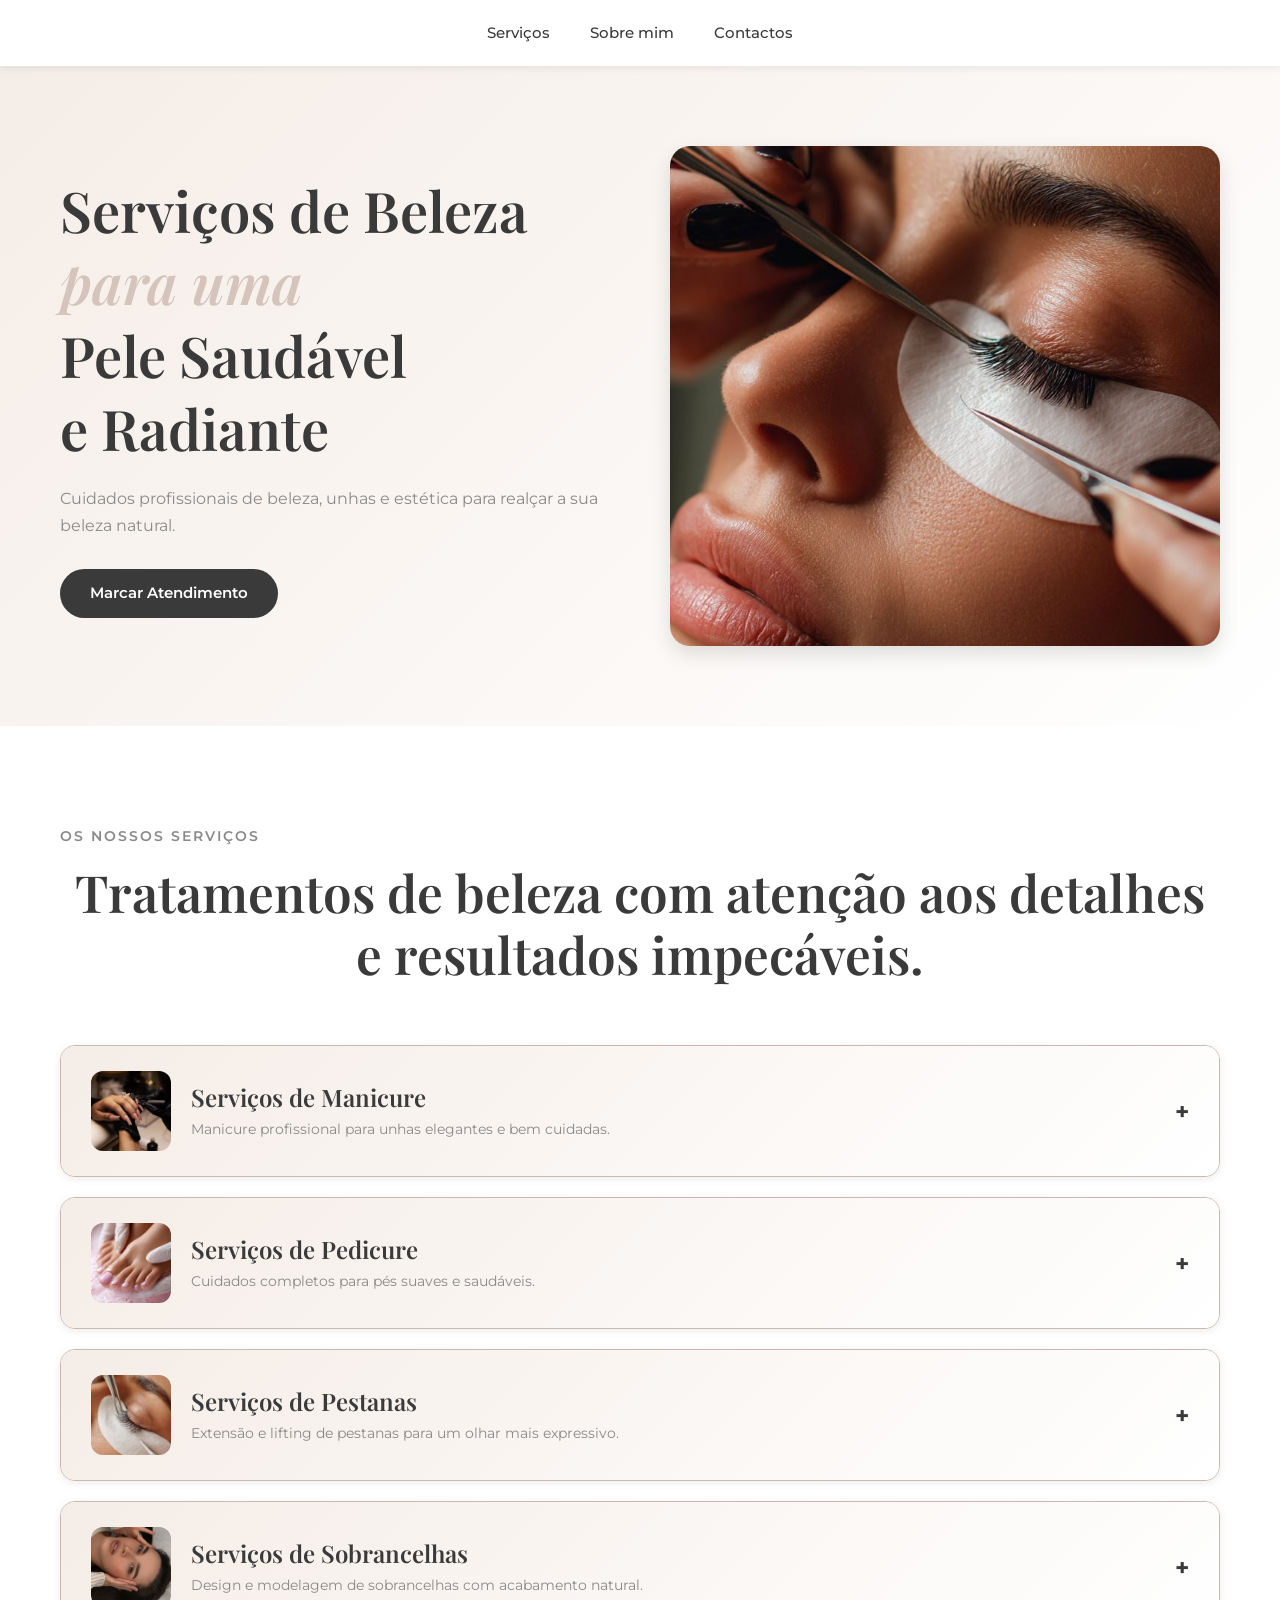
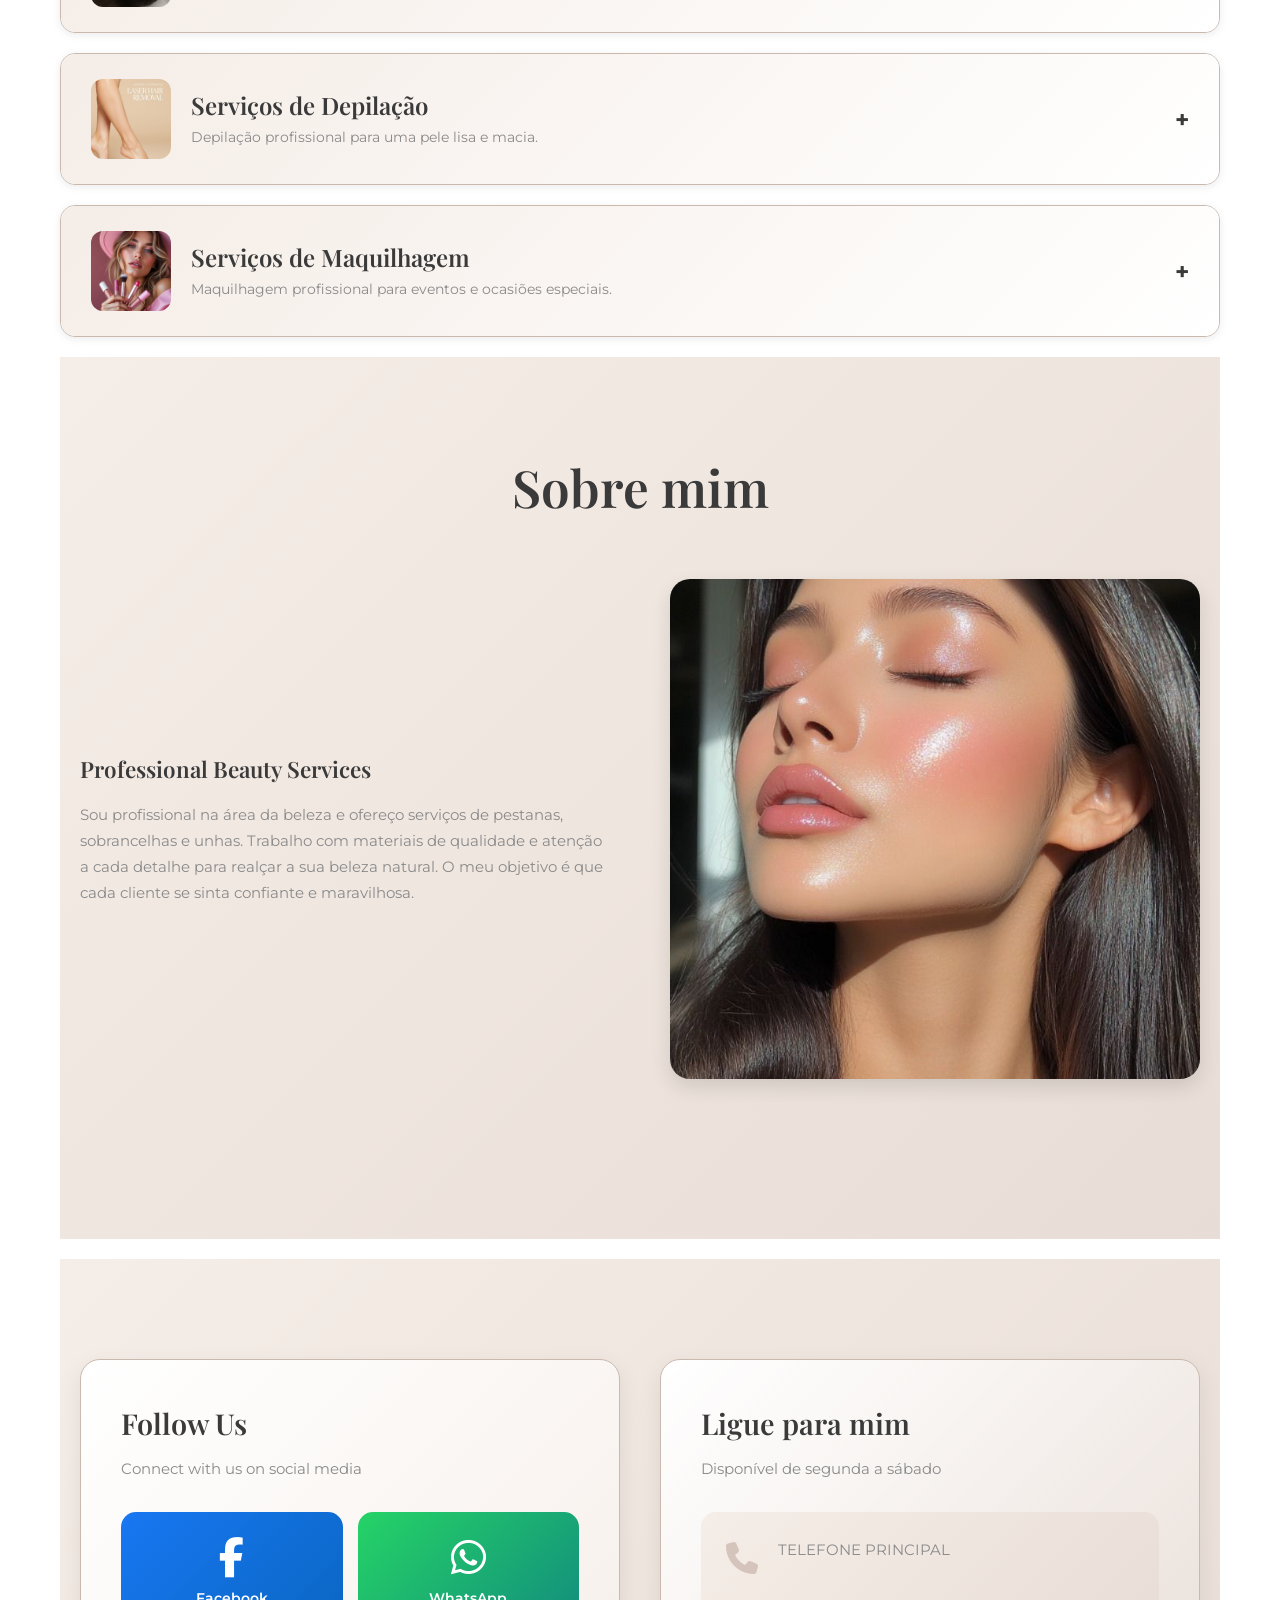
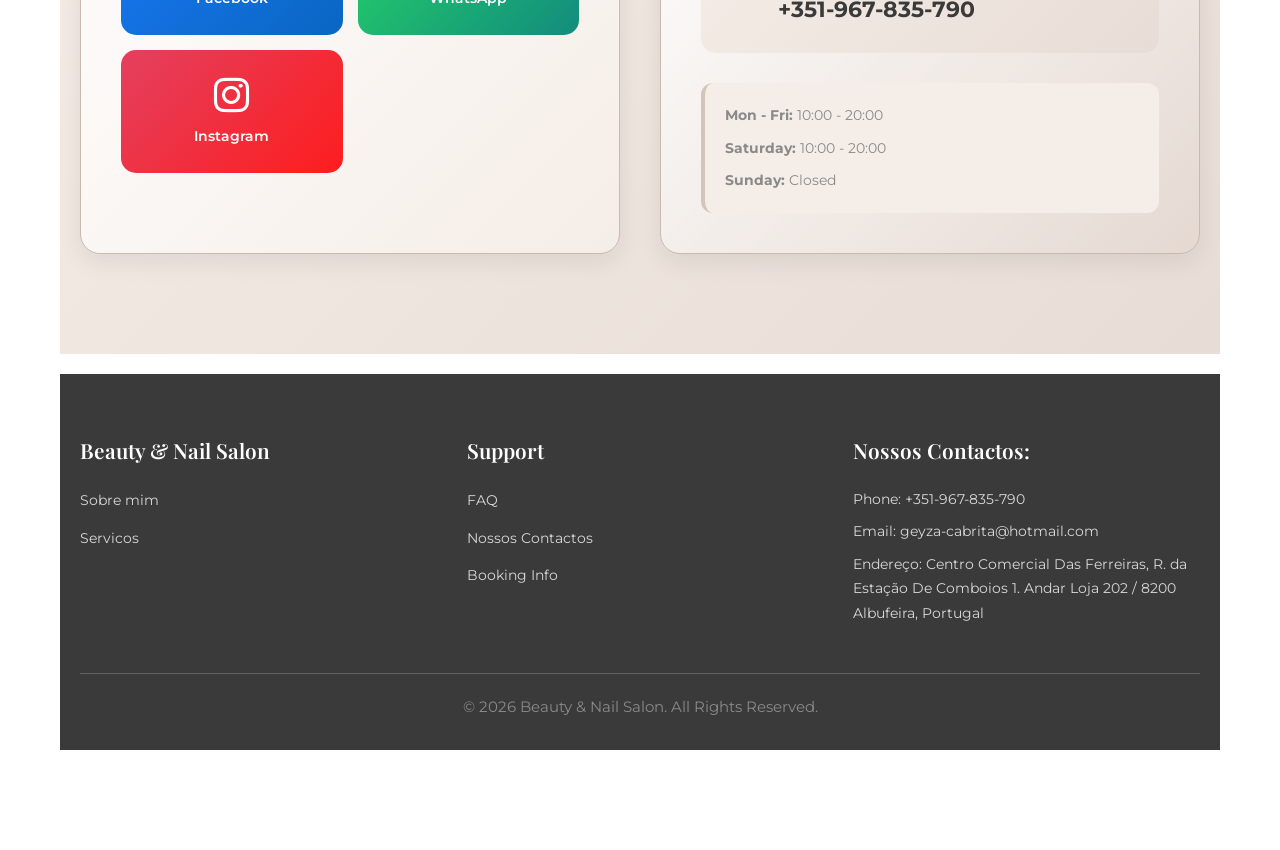
==== index.html @ 712d3df3 "Update index.html" ====
<!DOCTYPE html>
<html lang="ru">
<head>
    <meta charset="UTF-8">
    <meta name="viewport" content="width=device-width, initial-scale=1.0">
    <title>Salão de Beleza e Unhas & Serviços Completos de Beleza</title>
    <link rel="stylesheet" href="styles.css">
    <link rel="stylesheet" href="https://cdnjs.cloudflare.com/ajax/libs/font-awesome/6.4.0/css/all.min.css">
    <link href="https://fonts.googleapis.com/css2?family=Playfair+Display:wght@400;500;600;700;800&family=Lora:wght@400;500;600&family=Montserrat:wght@300;400;500;600;700&display=swap" rel="stylesheet">
</head>
<body>
    <!-- Navigation -->
    <nav class="navbar">
        <div class="container">
            <div class="logo">
            </div>
            <ul class="nav-menu">
                <li><a href="#main-services">Serviços</a></li>
                <li><a href="#about">Sobre mim</a></li>
                <li><a href="#contact">Contactos</a></li>
            </ul>
        </div>
    </nav>

    <!-- Hero Section -->
    <section class="hero">
        <div class="container hero-container">
            <div class="hero-content">
                <h2>Serviços de Beleza <br><span class="highlight">para uma </span><br>Pele Saudável<br> e Radiante</h2>
                <p>Cuidados profissionais de beleza, unhas e estética para realçar a sua beleza natural.</p>
                     <a href="formulary.html" class="btn btn-primary">Marcar Atendimento</a>
            </div>
            <div class="hero-image">
                <img src="pestanas.jpg" alt="Beautiful woman">
            </div>
        </div>
    </section>

    <!-- Main Services Section -->
    <section id="main-services" class="main-services">
        <div class="container">
            <h3 class="section-label">Os Nossos Serviços</h3>
            <h2>Tratamentos de beleza com atenção aos detalhes e resultados impecáveis.</h2>
            
            <!-- Main Service Categories with Accordion -->
            <div class="services-categories">
                
                <!-- Category 1: Nails -->
                <div class="service-category">
                    <button class="category-header">
                        <div class="category-image-header">
                            <img src="Nail aesthetic_ Follow for more inspiration and….jpeg" alt="Nail Services">
                        </div>
                        <div class="category-info">
                            <h3>Serviços de Manicure</h3>
                            <p>Manicure profissional para unhas elegantes e bem cuidadas.</p>
                        </div>
                        <span class="toggle-icon">+</span>
                    </button>
                    <div class="category-content">
                        <div class="services-list">
                            <div class="service-item">
                                <div class="service-title">
                                    <h4>Unhas Acrílicas</h4>
                                    <span class="price">de ****</span>
                                </div>
                                <p class="service-description">Unhas de acrílico profissionais com qualquer design e cor.</p>
                            </div>
                            <div class="service-item">
                                <div class="service-title">
                                    <h4>Unhas de acrílico com extensão</h4>
                                    <span class="price">de ****</span>
                                </div>
                                <p class="service-description">Extensão completa de unhas com alongamento e design profissional.</p>
                            </div>
                            <div class="service-item">
                                <div class="service-title">
                                    <h4>Unhas de acrílico sem extensão</h4>
                                    <span class="price">de ****</span>
                                </div>
                                <p class="service-description">Fortalecimento e design em unhas naturais</p>
                            </div>
                            <div class="service-item">
                                <div class="service-title">
                                    <h4>Manutenção em Acrílico</h4>
                                    <span class="price">de ****</span>
                                </div>
                                <p class="service-description">Correção e renovação de manicure acrílica</p>
                            </div>
                            <div class="service-item">
                                <div class="service-title">
                                    <h4>Unhas de Acrigel</h4>
                                    <span class="price">de ****</span>
                                </div>
                                <p class="service-description">Sistema híbrido premium para uma manicure perfeita.</p>
                            </div>
                            <div class="service-item">
                                <div class="service-title">
                                    <h4>Manutenção Acrigel</h4>
                                    <span class="price">de ****</span>
                                </div>
                                <p class="service-description">Correção e renovação de manicure Acrigel</p>
                            </div>
                            <div class="service-item">
                                <div class="service-title">
                                    <h4>Armadura de unhas acrílica</h4>
                                    <span class="price">de ****</span>
                                </div>
                                <p class="service-description">Fortalecimento e proteção das unhas com sistema acrílico</p>
                            </div>
                            <div class="service-item">
                                <div class="service-title">
                                    <h4>Acrigel para unhas</h4>
                                    <span class="price">de ****</span>
                                </div>
                                <p class="service-description">Fortalecimento das unhas com a tecnologia Acrigel</p>
                            </div>
                            <div class="service-item">
                                <div class="service-title">
                                    <h4>Esmalte em gel</h4>
                                    <span class="price">de ****</span>
                                </div>
                                <p class="service-description">Manicure com esmalte em gel para uma cobertura duradoura.</p>
                            </div>
                            <div class="service-item">
                                <div class="service-title">
                                    <h4>Spa de mãos</h4>
                                    <span class="price">de ****</span>
                                </div>
                                <p class="service-description">Tratamentos de spa para as mãos com nutrição e hidratação.</p>
                            </div>
                        </div>
                      <a href="formulary.html" class="btn btn-primary">Marcar Atendimento</a>
                    </div>
                </div>

                <!-- Category 2: Pedicure -->
                <div class="service-category">
                    <button class="category-header">
                        <div class="category-image-header">
                            <img src="pedicure.jpg" alt="Pedicure Services">
                        </div>
                        <div class="category-info">
                            <h3>Serviços de Pedicure</h3>
                            <p>Cuidados completos para pés suaves e saudáveis.</p>
                        </div>
                        <span class="toggle-icon">+</span>
                    </button>
                    <div class="category-content">
                        <div class="services-list">
                            <div class="service-item">
                                <div class="service-title">
                                    <h4>Pedicure Tradicional</h4>
                                    <span class="price">de ****</span>
                                </div>
                                <p class="service-description">Pedicure clássico com esmaltação e cuidados profissionais.</p>
                            </div>
                            <div class="service-item">
                                <div class="service-title">
                                    <h4>Esmalte em Gel para Pedicure</h4>
                                    <span class="price">de ****</span>
                                </div>
                                <p class="service-description">Pedicure com esmalte em gel de longa duração</p>
                            </div>
                            <div class="service-item">
                                <div class="service-title">
                                    <h4>Pedicure Brasil</h4>
                                    <span class="price">de ****</span>
                                </div>
                                <p class="service-description">Pedicure brasil com esfoliação e cuidados.</p>
                            </div>
                            <div class="service-item">
                                <div class="service-title">
                                    <h4>Spa dos pés</h4>
                                    <span class="price">de ****</span>
                                </div>
                                <p class="service-description">Tratamentos de spa para os pés com relaxamento e cuidado.</p>
                            </div>
                        </div>
                      <a href="formulary.html" class="btn btn-primary">Marcar Atendimento</a>
                    </div>
                </div>

                <!-- Category 3: Eyelash Services -->
                <div class="service-category">
                    <button class="category-header">
                        <div class="category-image-header">
                            <img src="This close-up image shows the procedure of….jpeg" alt="Eyelash Services">
                        </div>
                        <div class="category-info">
                            <h3>Serviços de Pestanas</h3>
                            <p>Extensão e lifting de pestanas para um olhar mais expressivo.</p>
                        </div>
                        <span class="toggle-icon">+</span>
                    </button>
                    <div class="category-content">
                        <div class="services-list">
                            <div class="service-item">
                                <div class="service-title">
                                    <h4>Extensões de Pestanas</h4>
                                    <span class="price">de ****</span>
                                </div>
                                <p class="service-description">Extensões de Pestanas profissionais com aplicação individual.</p>
                            </div>
                            <div class="service-item">
                                <div class="service-title">
                                    <h4>Pestanas Clássicas</h4>
                                    <span class="price">de ****</span>
                                </div>
                                <p class="service-description">Extensões de pestanas clássicas (fio a fio)</p>
                            </div>
                            <div class="service-item">
                                <div class="service-title">
                                    <h4>Pestanas coloridas</h4>
                                    <span class="price">de ****</span>
                                </div>
                                <p class="service-description">Extensões de pestanas coloridas para um visual radiante.</p>
                            </div>
                            <div class="service-item">
                                <div class="service-title">
                                    <h4>Pestanas Express</h4>
                                    <span class="price">de ****</span>
                                </div>
                                <p class="service-description">Extensão de pestanas, rápida para clientes ocupadas</p>
                            </div>
                            <div class="service-item">
                                <div class="service-title">
                                    <h4>Lifting de Pestanas</h4>
                                    <span class="price">de ****</span>
                                </div>
                                <p class="service-description">Levantamento e curvatura das pestanas naturais</p>
                            </div>
                            <div class="service-item">
                                <div class="service-title">
                                    <h4>Pestanas Volume Russo</h4>
                                    <span class="price">de ****</span>
                                </div>
                                <p class="service-description">Extensão de pestanas volumosa, utilizando tecnologia russa</p>
                            </div>
                            <div class="service-item">
                                <div class="service-title">
                                    <h4>Pestanas Mega Volume</h4>
                                    <span class="price">de ****</span>
                                </div>
                                <p class="service-description">Extensões de pestanas super volumosas para máximo volume.</p>
                            </div>
                            <div class="service-item">
                                <div class="service-title">
                                    <h4>Coloração de Pestanas</h4>
                                    <span class="price">de ****</span>
                                </div>
                                <p class="service-description">Coloração de pestanas com tinta de longa duração.</p>
                            </div>
                        </div>
                        <button class="btn btn-secondary btn-book">Marcar Atendimento</button>
                    </div>
                </div>

                <!-- Category 4: Eyebrow Services -->
                <div class="service-category">
                    <button class="category-header">
                        <div class="category-image-header">
                            <img src="Arbeit mit MINERALISCHEN Pigmenten ✨ – mit einem….jpeg" alt="Eyebrow Services">
                        </div>
                        <div class="category-info">
                            <h3>Serviços de Sobrancelhas</h3>
                            <p>Design e modelagem de sobrancelhas com acabamento natural.</p>
                        </div>
                        <span class="toggle-icon">+</span>
    </button>
    <div class="category-content">
        <div class="services-list">
            <div class="service-item">
                <div class="service-title">
                    <h4>Modelagem de Sobrancelhas</h4>
                    <span class="price">de ****</span>
                </div>
                <p class="service-description">Correção das sobrancelhas para aparência ideal</p>
            </div>
            <div class="service-item">
                <div class="service-title">
                    <h4>Depilação com Linha</h4>
                    <span class="price">de ****</span>
                </div>
                <p class="service-description">Remoção de pelos utilizando técnica de linha</p>
            </div>
            <div class="service-item">
                <div class="service-title">
                    <h4>Laminação de Sobrancelhas</h4>
                    <span class="price">de ****</span>
                </div>
                <p class="service-description">Laminação de sobrancelhas para estilo duradouro</p>
            </div>
            <div class="service-item">
                <div class="service-title">
                    <h4>Design de Sobrancelhas</h4>
                    <span class="price">de ****</span>
                </div>
                <p class="service-description">Design profissional de sobrancelhas conforme formato do rosto</p>
            </div>
            <div class="service-item">
                <div class="service-title">
                    <h4>Microblading</h4>
                    <span class="price">de ****</span>
                </div>
                <p class="service-description">Microblading para sobrancelhas com efeito natural</p>
            </div>
            <div class="service-item">
                <div class="service-title">
                    <h4>Maquilhagem Permanente de Sobrancelhas</h4>
                    <span class="price">de ****</span>
                </div>
                <p class="service-description">Maquilhagem permanente com resultados duradouros</p>
            </div>
        </div>
        <a href="formulary.html" class="btn btn-primary">Marcar uma Consulta</a>
    </div>
</div>

<!-- Category 5: Waxing Services -->
<div class="service-category">
    <button class="category-header">
        <div class="category-image-header">
            <img src="photo.jpeg" alt="Serviços de Depilação">
        </div>
        <div class="category-info">
            <h3>Serviços de Depilação</h3>
            <p>Depilação profissional para uma pele lisa e macia.</p>
        </div>
        <span class="toggle-icon">+</span>
    </button>
    <div class="category-content">
        <div class="services-list">
            <div class="service-item">
                <div class="service-title">
                    <h4>Depilação Brasileira</h4>
                    <span class="price">de ****</span>
                </div>
                <p class="service-description">Remoção profissional de pelos com cera</p>
            </div>
            <div class="service-item">
                <div class="service-title">
                    <h4>Serviços de Depilação com Cera</h4>
                    <span class="price">de ****</span>
                </div>
                <p class="service-description">Remoção de pelos no corpo e rosto com cera</p>
            </div>
            <div class="service-item">
                <div class="service-title">
                    <h4>Depilação de Corpo Inteiro</h4>
                    <span class="price">de ****</span>
                </div>
                <p class="service-description">Depilação completa do corpo com cera de qualidade</p>
            </div>
        </div>
        <a href="formulary.html" class="btn btn-primary">Marcar uma Consulta</a>
    </div>
</div>

<!-- Category 6: Makeup Services -->
<div class="service-category">
    <button class="category-header">
        <div class="category-image-header">
            <img src="Cosmetic sets are curated collections of beauty….jpeg" alt="">
        </div>
        <div class="category-info">
            <h3>Serviços de Maquilhagem</h3>
            <p>Maquilhagem profissional para eventos e ocasiões especiais.</p>
        </div>
        <span class="toggle-icon">+</span>
    </button>
    <div class="category-content">
        <div class="services-list">
            <div class="service-item">
                <div class="service-title">
                    <h4>Maquilhagem Permanente</h4>
                    <span class="price">de ****</span>
                </div>
                <p class="service-description">Maquilhagem permanente com resultados duradouros</p>
            </div>
            <div class="service-item">
                <div class="service-title">
                    <h4>Maquilhagem Permanente de Sobrancelhas</h4>
                    <span class="price">de ****</span>
                </div>
                <p class="service-description">Maquilhagem permanente das sobrancelhas com resultado natural</p>
            </div>
            <div class="service-item">
                <div class="service-title">
                    <h4>Maquilhagem Permanente de Lábios</h4>
                    <span class="price">de ****</span>
                </div>
                <p class="service-description">Coloração permanente dos lábios</p>
            </div>
        </div>
        <a href="formulary.html" class="btn btn-primary">Marcar uma Consulta</a>
    </div>
</div>

    <!-- About Section -->
    <section id="about" class="about">
        <div class="container">
            <h2>Sobre mim</h2>
            <div class="about-content">
                <div class="about-text">
                    <h4>Professional Beauty Services</h4>
                    <p>Sou profissional na área da beleza e ofereço serviços de pestanas, sobrancelhas e unhas.
Trabalho com materiais de qualidade e atenção a cada detalhe para realçar a sua beleza natural.

O meu objetivo é que cada cliente se sinta confiante e maravilhosa.</p>
                </div>
                <div class="hero-image">
                    <img src="Face.jpg" alt="About us">
                </div>
            </div>
        </div>
    </section>
 <!-- Contact Slide Section -->
<section id="contact" class="contacts-slide">
    <div class="container">
        <div class="contacts-grid">
            
            <!-- Social Media Section -->
            <div class="contact-card social-card">
                <h3>Follow Us</h3>
                <p>Connect with us on social media</p>
                <div class="social-links">
                    <a href="https://facebook.com/geyza.cabrita" target="_blank" class="social-link facebook">
                        <i class="fab fa-facebook-f"></i>
                        <span>Facebook</span>
                    </a>
                  <a href="https://wa.me/351967835790" target="_blank" class="social-link whatsapp">
                        <i class="fab fa-whatsapp"></i>
                        <span>WhatsApp</span>
                    </a>
                  <a href="https://instagram.com/geyzacabrita/" target="_blank" class="social-link instagram">
                        <i class="fab fa-instagram"></i>
                        <span>Instagram</span>
                    </a>
                </div>
            </div>

            <!-- Phone Section -->
            <div class="contact-card phone-card">
                <h3>Ligue para mim</h3>
                <p>Disponível de segunda a sábado</p>
                <div class="phone-block">
                    <div class="phone-item">
                        <i class="fas fa-phone"></i>
                        <div>
                            <p class="phone-label">Telefone Principal</p>
                            <a href="tel:+79991234567" class="phone-number">+351-967-835-790</a>
                        </div>
                    </div>
                </div>
                <div class="phone-hours">
                    <p><strong>Mon - Fri:</strong> 10:00 - 20:00</p>
                    <p><strong>Saturday:</strong> 10:00 - 20:00</p>
                    <p><strong>Sunday:</strong> Closed</p>
                </div>
          
    </div>
        </section>
    

    

    <!-- Footer -->
    <section id="contacto" class="footer">
        <div class="container">
            <div class="footer-content">
                <div class="footer-section">
                    <h4>Beauty & Nail Salon</h4>
                    <ul>
                        <li><a href="#about">Sobre mim</a></li>
                        <li><a href="#main-services">Servicos</a></li>
                    </ul>
                </div>
                <div class="footer-section">
                    <h4>Support</h4>
                    <ul>
                        <li><a href="#">FAQ</a></li>
                        <li><a href="#">Nossos Contactos</a></li>
                        <li><a href="#">Booking Info</a></li>
                    </ul>
                </div>
                <div class="footer-section">
                    <h4>Nossos Contactos:</h4>
                    <p>Phone: +351-967-835-790</p>
                    <p>Email: geyza-cabrita@hotmail.com</p>
                    <p>Endereço: Centro Comercial Das Ferreiras, R. da Estação De Comboios 1. Andar Loja 202 / 8200 Albufeira, Portugal</p>
                </div>
            </div>
            <div class="footer-bottom">
                <p>&copy; 2026 Beauty & Nail Salon. All Rights Reserved.</p>
            </div>
        </div>
    </section>
   

    <script src="script.js"></script>
</body>
</html>
---- styles.css ----
/* ==================== VARIABLES ==================== */
:root {
    --primary-color: #f5ede7;
    --secondary-color: #e8ddd6;
    --accent-pink: #d4c4bb;
    --accent-beige: #c9b9af;
    --dark-text: #3a3a3a;
    --light-text: #8a8a8a;
    --white: #ffffff;
    --shadow: 0 2px 8px rgba(0, 0, 0, 0.08);
    --shadow-lg: 0 8px 20px rgba(0, 0, 0, 0.12);
}

* {
    margin: 0;
    padding: 0;
    box-sizing: border-box;
}

body {
    font-family: 'Montserrat', sans-serif;
    background-color: var(--primary-color);
    color: var(--dark-text);
    line-height: 1.6;
}

.container {
    max-width: 1200px;
    margin: 0 auto;
    padding: 0 20px;
}

/* ==================== TYPOGRAPHY ==================== */
h1, h2, h3, h4, h5, h6 {
    font-family: 'Playfair Display', serif;
    font-weight: 600;
    color: var(--dark-text);
}

h2 {
    font-size: 3.2rem;
    line-height: 1.2;
    margin-bottom: 30px;
}

h3 {
    font-size: 2rem;
}

h4 {
    font-size: 1.3rem;
    margin-bottom: 10px;
}

p {
    color: var(--light-text);
    font-size: 0.95rem;
    line-height: 1.7;
}

.section-label {
    font-size: 0.85rem;
    font-family: 'Montserrat', sans-serif;
    text-transform: uppercase;
    letter-spacing: 2px;
    color: var(--light-text);
    margin-bottom: 15px;
    font-weight: 600;
}

.highlight {
    color: var(--accent-pink);
    font-style: italic;
}

/* ==================== BUTTONS ==================== */
.btn {
    padding: 12px 30px;
    border: none;
    border-radius: 25px;
    font-family: 'Montserrat', sans-serif;
    font-size: 0.95rem;
    font-weight: 600;
    cursor: pointer;
    transition: all 0.3s ease;
    display: inline-block;
    text-decoration: none;
}

.btn-primary {
    background-color: #3a3a3a;
    color: var(--white);
}

.btn-primary:hover {
    background-color: var(--accent-pink);
    color: var(--dark-text);
    transform: translateY(-2px);
}

.btn-secondary {
    background-color: transparent;
    color: var(--dark-text);
    border: 1.5px solid var(--dark-text);
}

.btn-secondary:hover {
    background-color: var(--dark-text);
    color: var(--white);
}

.btn-nav {
    background-color: #3a3a3a;
    color: var(--white);
    padding: 10px 25px;
    font-size: 0.9rem;
}

.btn-book {
    width: 100%;
    padding: 15px;
    margin-top: 20px;
    font-size: 1rem;
}

/* ==================== NAVBAR ==================== */
.navbar {
    background-color: var(--white);
    padding: 20px 0;
    box-shadow: var(--shadow);
    position: sticky;
    top: 0;
    z-index: 100;
}

.navbar .container {
    display: flex;
    justify-content: space-between;
    align-items: center;
}

.logo {
    display: flex;
    align-items: center;
    gap: 12px;
    text-decoration: none;
}

.logo-icon {
    font-size: 1.8rem;
}

.logo h1 {
    font-size: 1.4rem;
    margin: 0;
    font-weight: 600;
}

.nav-menu {
    display: flex;
    list-style: none;
    gap: 40px;
    flex: 1;
    justify-content: center;
}

.nav-menu a {
    text-decoration: none;
    color: var(--dark-text);
    font-weight: 500;
    font-size: 0.95rem;
    transition: color 0.3s ease;
}

.nav-menu a:hover {
    color: var(--accent-pink);
}

/* ==================== HERO SECTION ==================== */
.hero {
    padding: 80px 0;
    background: linear-gradient(135deg, var(--primary-color), var(--white));
}

.hero-container {
    display: grid;
    grid-template-columns: 1fr 1fr;
    gap: 60px;
    align-items: center;
}

.hero-content h2 {
    font-size: 3.5rem;
    line-height: 1.3;
    margin-bottom: 20px;
}

.hero-content p {
    font-size: 1rem;
    margin-bottom: 30px;
}

.hero-image {
    position: relative;
    border-radius: 20px;
    overflow: hidden;
    box-shadow: var(--shadow-lg);
}

.hero-image img {
    width: 100%;
    height: 500px;
    object-fit: cover;
    display: block;
}

/* ==================== MAIN SERVICES SECTION ==================== */
.main-services {
    padding: 100px 0;
    background-color: var(--white);
}

.main-services h2 {
    text-align: center;
    margin-bottom: 60px;
}

.services-categories {
    display: grid;
    gap: 20px;
}

/* Service Category Accordion */
.service-category {
    border: 1px solid var(--accent-beige);
    border-radius: 15px;
    overflow: hidden;
    background-color: var(--white);
    box-shadow: var(--shadow);
    transition: all 0.3s ease;
}

.category-header {
    width: 100%;
    padding: 25px 30px;
    background: linear-gradient(135deg, var(--primary-color), var(--white));
    border: none;
    cursor: pointer;
    display: flex;
    justify-content: space-between;
    align-items: center;
    transition: all 0.3s ease;
    font-family: 'Montserrat', sans-serif;
    gap: 20px;
}

.category-header:hover {
    background: linear-gradient(135deg, var(--secondary-color), var(--primary-color));
    box-shadow: var(--shadow-lg);
}

.category-image-header {
    width: 80px;
    height: 80px;
    border-radius: 12px;
    overflow: hidden;
    flex-shrink: 0;
}

.category-image-header img {
    width: 100%;
    height: 100%;
    object-fit: cover;
}

.category-info {
    flex: 1;
    text-align: left;
}

.category-info h3 {
    font-size: 1.5rem;
    margin: 0 0 5px 0;
    color: var(--dark-text);
}

.category-info p {
    margin: 0;
    font-size: 0.85rem;
    color: var(--light-text);
}

.toggle-icon {
    font-size: 1.5rem;
    color: var(--dark-text);
    transition: transform 0.3s ease;
    font-weight: bold;
    flex-shrink: 0;
}

.service-category.active .toggle-icon {
    transform: rotate(45deg);
}

.category-content {
    max-height: 0;
    overflow: hidden;
    transition: max-height 0.3s ease;
    background-color: var(--white);
}

.service-category.active .category-content {
    max-height: 2500px;
}

.services-list {
    padding: 0 30px;
    display: grid;
    gap: 25px;
    padding-top: 30px;
    border-top: 1px solid var(--accent-beige);
}

.service-item {
    padding: 15px;
    background-color: var(--primary-color);
    border-radius: 10px;
    transition: all 0.3s ease;
}

.service-item:hover {
    background-color: var(--accent-pink);
    transform: translateX(5px);
}

.service-title {
    display: flex;
    justify-content: space-between;
    align-items: center;
    margin-bottom: 10px;
}

.service-title h4 {
    font-size: 1.1rem;
    margin: 0;
    color: var(--dark-text);
}

.price {
    background-color: var(--dark-text);
    color: var(--white);
    padding: 5px 15px;
    border-radius: 20px;
    font-size: 0.85rem;
    font-weight: 600;
    white-space: nowrap;
}

.service-description {
    font-size: 0.9rem;
    color: var(--light-text);
    margin: 0;
}

.category-content .btn-book {
    margin: 30px 30px 30px 0;
}

/* ==================== ABOUT SECTION ==================== */
.about {
    padding: 100px 0;
    background: linear-gradient(135deg, var(--primary-color), var(--secondary-color));
}

.about h2 {
    text-align: center;
    margin-bottom: 60px;
}

.about-content {
    display: grid;
    grid-template-columns: 1fr 1fr;
    gap: 60px;
    margin-bottom: 60px;
    align-items: center;
}

.about-text h4 {
    font-size: 1.4rem;
    margin-bottom: 15px;
}

.about-images {
    display: grid;
    grid-template-columns: 3fr 2fr;
    gap: 20px;
}

.about-images img {
    width: 100%;
    height: auto;
    border-radius: 15px;
    box-shadow: var(--shadow);
}


/* ==================== CTA SECTION ==================== */
.cta {
    padding: 100px 0;
    background: linear-gradient(135deg, var(--accent-pink), var(--secondary-color));
    text-align: center;
}

.cta h2 {
    font-size: 2.8rem;
    line-height: 1.4;
    margin-bottom: 40px;
    color: var(--dark-text);
}

/* ==================== FOOTER ==================== */
.footer {
    background-color: #3a3a3a;
    color: var(--white);
    padding: 60px 0 30px;
}

.footer-content {
    display: grid;
    grid-template-columns: repeat(auto-fit, minmax(250px, 1fr));
    gap: 40px;
    margin-bottom: 40px;
}

.footer-section h4 {
    color: var(--white);
    margin-bottom: 20px;
}

.footer-section ul {
    list-style: none;
}

.footer-section ul li {
    margin-bottom: 12px;
}

.footer-section a {
    color: rgba(255, 255, 255, 0.8);
    text-decoration: none;
    transition: color 0.3s ease;
    font-size: 0.9rem;
}

.footer-section a:hover {
    color: var(--white);
}

.footer-section p {
    color: rgba(255, 255, 255, 0.8);
    font-size: 0.9rem;
    margin-bottom: 8px;
}

.footer-bottom {
    text-align: center;
    padding-top: 20px;
    border-top: 1px solid rgba(255, 255, 255, 0.2);
    color: rgba(255, 255, 255, 0.6);
    font-size: 0.85rem;
}

/* ==================== RESPONSIVE DESIGN ==================== */
@media (max-width: 768px) {
    .hero-container {
        grid-template-columns: 1fr;
    }

    .hero-content h2 {
        font-size: 2.5rem;
    }

    .hero-image img {
        height: 400px;
    }

    .about-content {
        grid-template-columns: 1fr;
    }

    h2 {
        font-size: 2.2rem;
    }

    .nav-menu {
        gap: 20px;
    }

    .category-header {
        padding: 20px 15px;
        flex-wrap: wrap;
    }

    .category-image-header {
        width: 60px;
        height: 60px;
    }

    .category-info h3 {
        font-size: 1.2rem;
    }

    .category-info p {
        font-size: 0.8rem;
    }

    .service-title {
        flex-direction: column;
        align-items: flex-start;
        gap: 10px;
    }
}

@media (max-width: 480px) {
    .hero-content h2 {
        font-size: 2rem;
    }

    .btn {
        padding: 10px 20px;
        font-size: 0.85rem;
    }

    .nav-menu {
        gap: 10px;
        font-size: 0.85rem;
    }

    .team-carousel {
        grid-template-columns: repeat(4, 1fr);
    }

    .team-member {
        width: 80px;
        height: 80px;
    }

    .cta h2 {
        font-size: 1.8rem;
    }

    .services-list {
        padding: 0 15px;
    }

    .category-header {
        gap: 10px;
        padding: 15px 10px;
    }

    .category-image-header {
        width: 50px;
        height: 50px;
    }
}
/* ==================== CONTACTS SLIDE ==================== */
.contacts-slide {
    padding: 100px 0;
    background: linear-gradient(135deg, var(--primary-color), var(--secondary-color));
}

.contacts-grid {
    display: grid;
    grid-template-columns: repeat(auto-fit, minmax(300px, 1fr));
    gap: 40px;
}

.contact-card {
    background: var(--white);
    padding: 40px;
    border-radius: 20px;
    box-shadow: 0 8px 25px rgba(0, 0, 0, 0.08);
    transition: all 0.3s ease;
    border: 1px solid var(--accent-beige);
}

.contact-card:hover {
    transform: translateY(-10px);
    box-shadow: 0 15px 40px rgba(0, 0, 0, 0.12);
}

.contact-card h3 {
    font-size: 1.8rem;
    margin-bottom: 10px;
    color: var(--dark-text);
}

.contact-card p {
    color: var(--light-text);
    margin-bottom: 30px;
    font-size: 0.95rem;
}

/* Social Card */
.social-card {
    background: linear-gradient(135deg, var(--white), var(--primary-color));
}

.social-links {
    display: grid;
    grid-template-columns: repeat(2, 1fr);
    gap: 15px;
}

.social-link {
    display: flex;
    flex-direction: column;
    align-items: center;
    justify-content: center;
    padding: 25px;
    border-radius: 15px;
    text-decoration: none;
    transition: all 0.3s ease;
    color: var(--white);
    font-weight: 600;
    text-align: center;
    font-size: 0.9rem;
}

.social-link i {
    font-size: 2.5rem;
    margin-bottom: 10px;
}

.social-link:hover {
    transform: scale(1.05);
}

.social-link.facebook {
    background: linear-gradient(135deg, #1877f2, #0a66c2);
}

.social-link.facebook:hover {
    box-shadow: 0 10px 25px rgba(24, 119, 242, 0.4);
}

.social-link.instagram {
    background: linear-gradient(135deg, #e4405f, #fd1d1d);
}

.social-link.instagram:hover {
    box-shadow: 0 10px 25px rgba(228, 64, 95, 0.4);
}

.social-link.whatsapp {
    background: linear-gradient(135deg, #25d366, #128c7e);
}

.social-link.whatsapp:hover {
    box-shadow: 0 10px 25px rgba(37, 211, 102, 0.4);
}

.social-link.telegram {
    background: linear-gradient(135deg, #0088cc, #0066aa);
}

.social-link.telegram:hover {
    box-shadow: 0 10px 25px rgba(0, 136, 204, 0.4);
}

/* Phone Card */
.phone-card {
    background: linear-gradient(135deg, var(--white), rgba(212, 196, 187, 0.2));
}

.phone-block {
    margin-bottom: 30px;
}

.phone-item {
    display: flex;
    gap: 20px;
    align-items: flex-start;
    padding: 25px;
    background: linear-gradient(135deg, var(--primary-color), var(--secondary-color));
    border-radius: 15px;
    margin-bottom: 20px;
}

.phone-item i {
    font-size: 2rem;
    color: var(--accent-pink);
    margin-top: 5px;
}

.phone-label {
    font-size: 0.85rem;
    text-transform: uppercase;
    color: var(--light-text);
    margin-bottom: 5px;
}

.phone-number {
    font-size: 1.4rem;
    font-weight: 700;
    color: var(--dark-text);
    text-decoration: none;
    transition: color 0.3s ease;
    display: block;
}

.phone-number:hover {
    color: var(--accent-pink);
}

.phone-hours {
    background: var(--primary-color);
    padding: 20px;
    border-radius: 12px;
    border-left: 4px solid var(--accent-pink);
}

.phone-hours p {
    margin-bottom: 8px;
    font-size: 0.9rem;
}

.phone-hours p:last-child {
    margin-bottom: 0;
}

/* Address Card */
.address-card {
    background: linear-gradient(135deg, var(--white), rgba(212, 196, 187, 0.15));
}

.address-block {
    display: flex;
    gap: 20px;
    align-items: flex-start;
    padding: 25px;
    background: linear-gradient(135deg, var(--primary-color), var(--secondary-color));
    border-radius: 15px;
    margin-bottom: 30px;
}

.address-block i {
    font-size: 2rem;
    color: var(--accent-pink);
    margin-top: 5px;
}

.address-text {
    font-size: 1.2rem;
    font-weight: 700;
    color: var(--dark-text);
    margin-bottom: 5px;
}

.address-details {
    font-size: 0.9rem;
    color: var(--light-text);
    margin: 0;
}

.contact-card .btn {
    width: 100%;
    text-align: center;
    margin-top: 20px;
}

/* Responsive */
@media (max-width: 768px) {
    .contacts-slide {
        padding: 60px 0;
    }

    .contacts-grid {
        grid-template-columns: 1fr;
        gap: 30px;
    }

    .contact-card {
        padding: 30px 20px;
    }

    .social-links {
        grid-template-columns: 1fr;
    }

    .social-link i {
        font-size: 2rem;
    }

    .phone-number {
        font-size: 1.2rem;
    }

    .address-text {
        font-size: 1rem;
    }
}

@media (max-width: 480px) {
    .contact-card h3 {
        font-size: 1.4rem;
    }

    .social-links {
        grid-template-columns: 1fr;
    }

    .phone-item {
        padding: 15px;
    }

    .address-block {
        padding: 15px;
    }
}
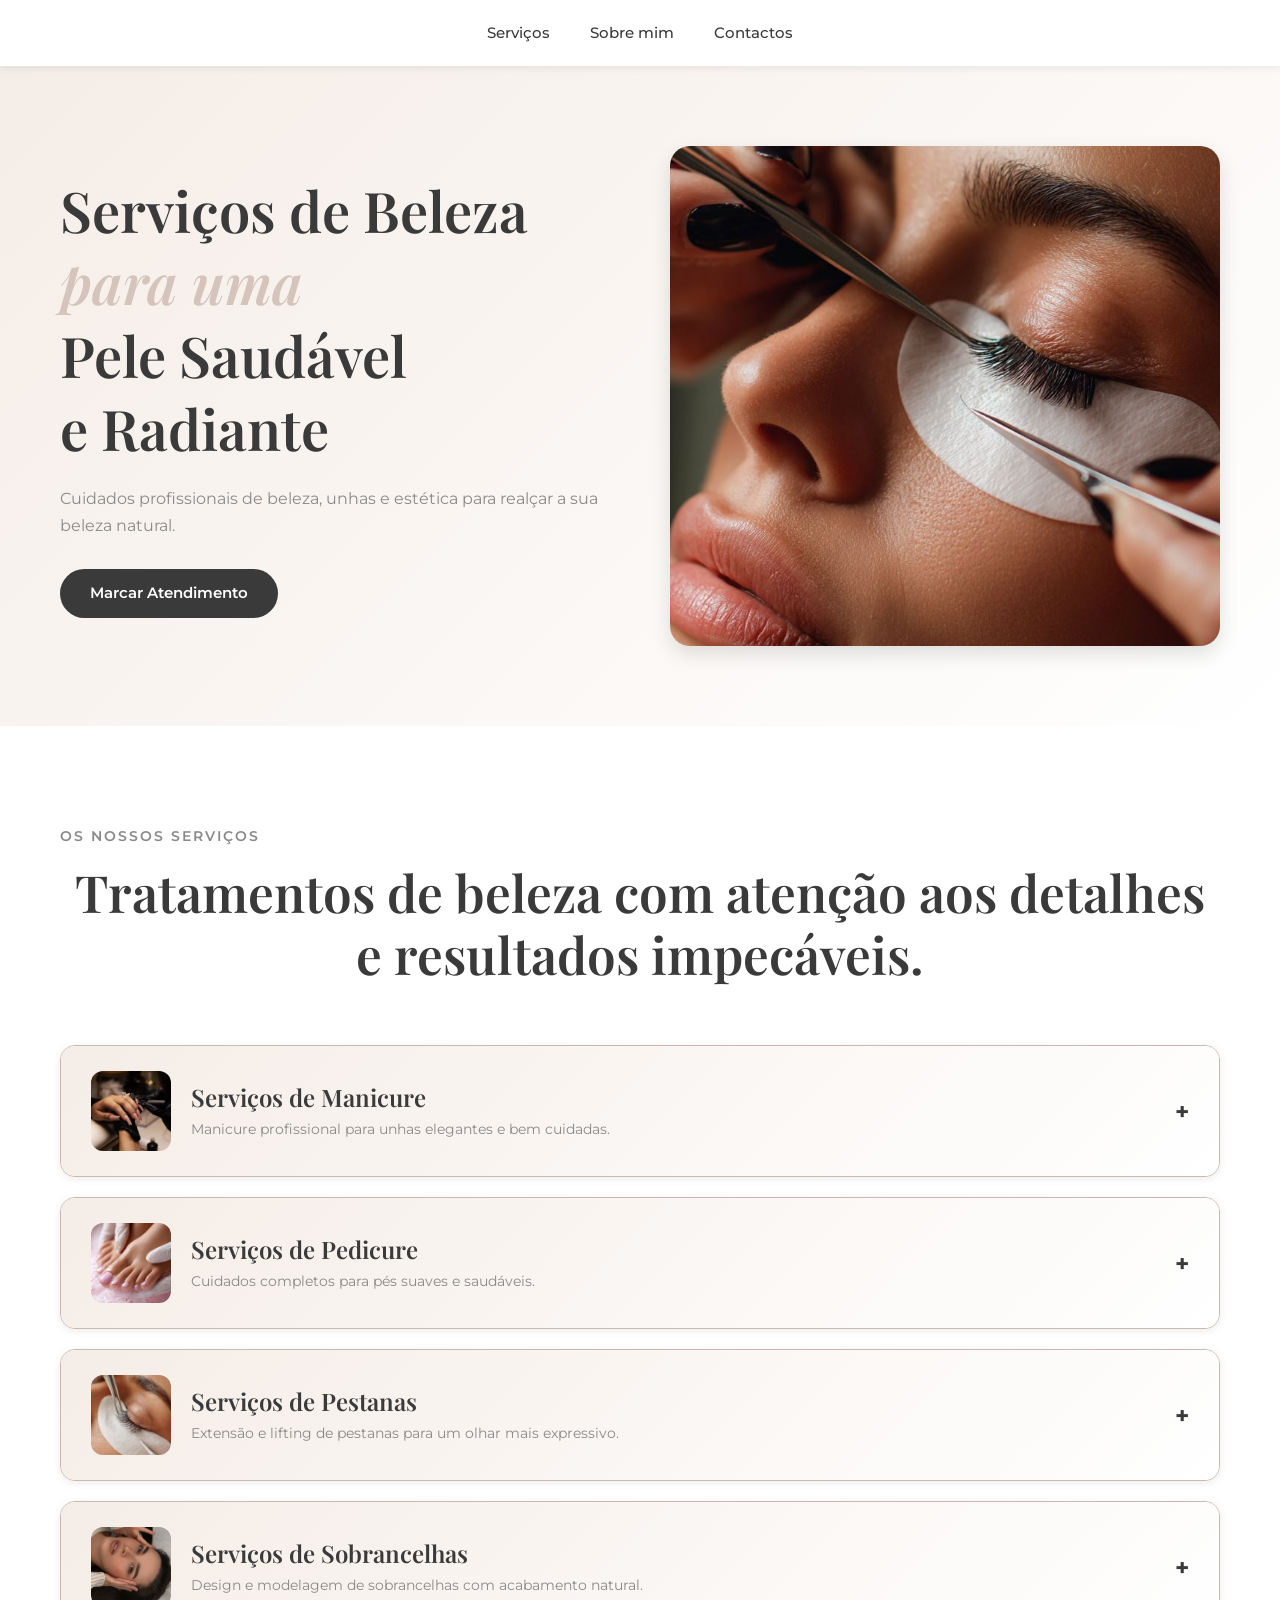
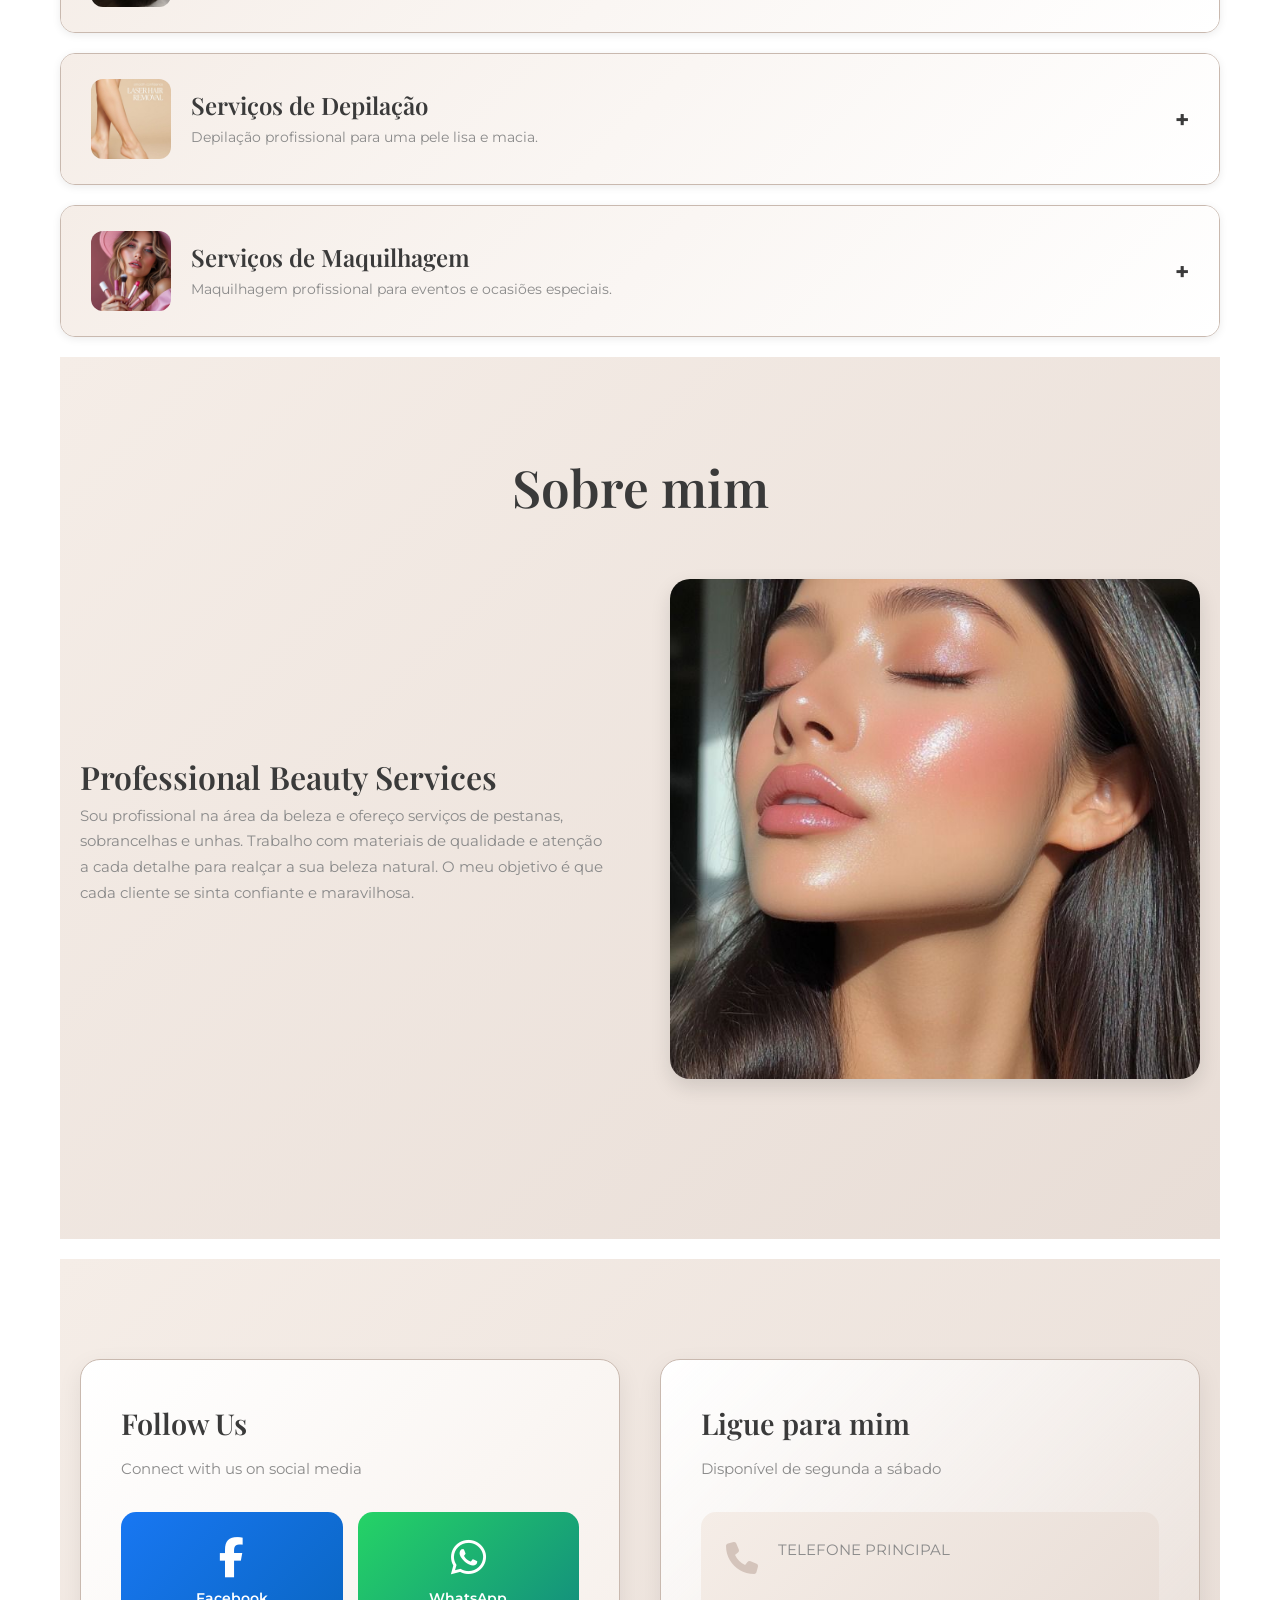
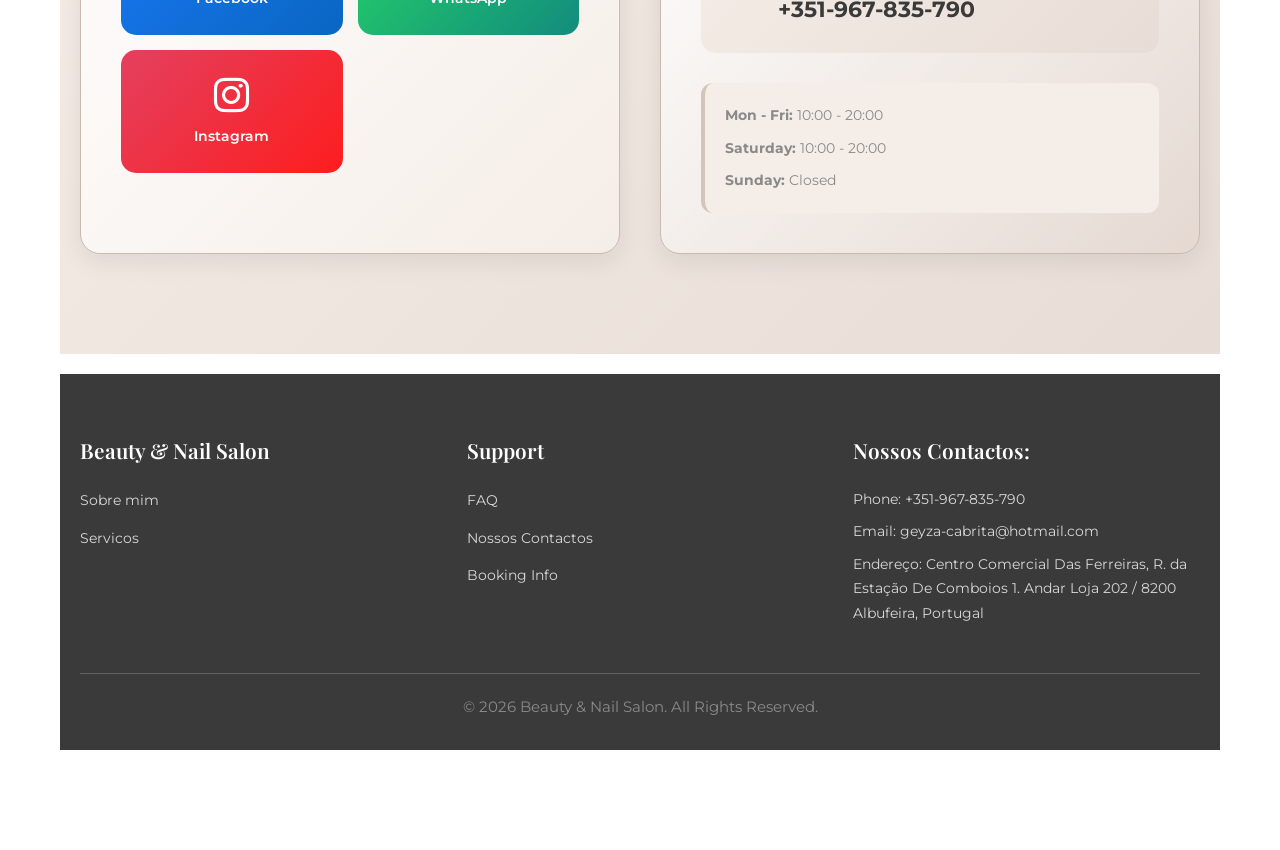
==== commit 9fbf0ba5: "Update index.html" ====
--- a/index.html
+++ b/index.html
@@ -404,7 +404,7 @@
             <h2>Sobre mim</h2>
             <div class="about-content">
                 <div class="about-text">
-                    <h4>Professional Beauty Services</h4>
+                    <h3>Professional Beauty Services</h3>
                     <p>Sou profissional na área da beleza e ofereço serviços de pestanas, sobrancelhas e unhas.
 Trabalho com materiais de qualidade e atenção a cada detalhe para realçar a sua beleza natural.
 
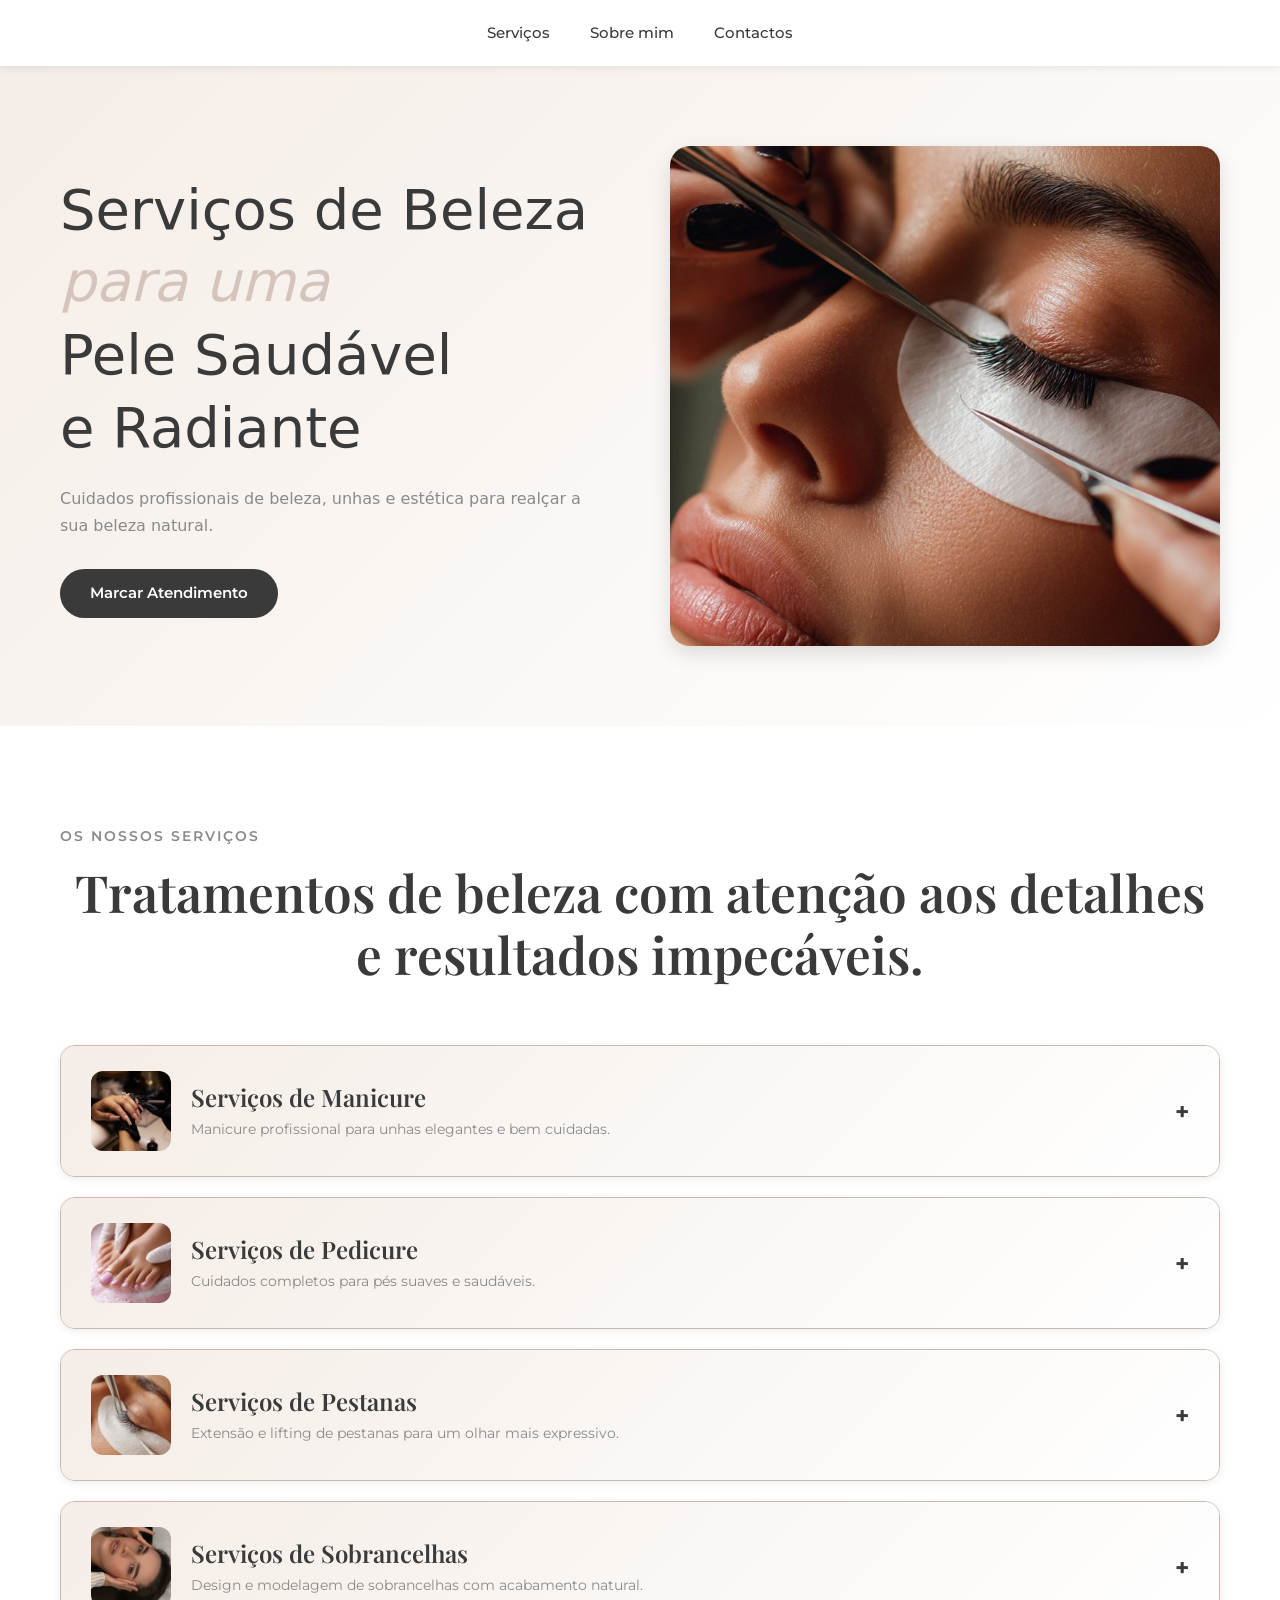
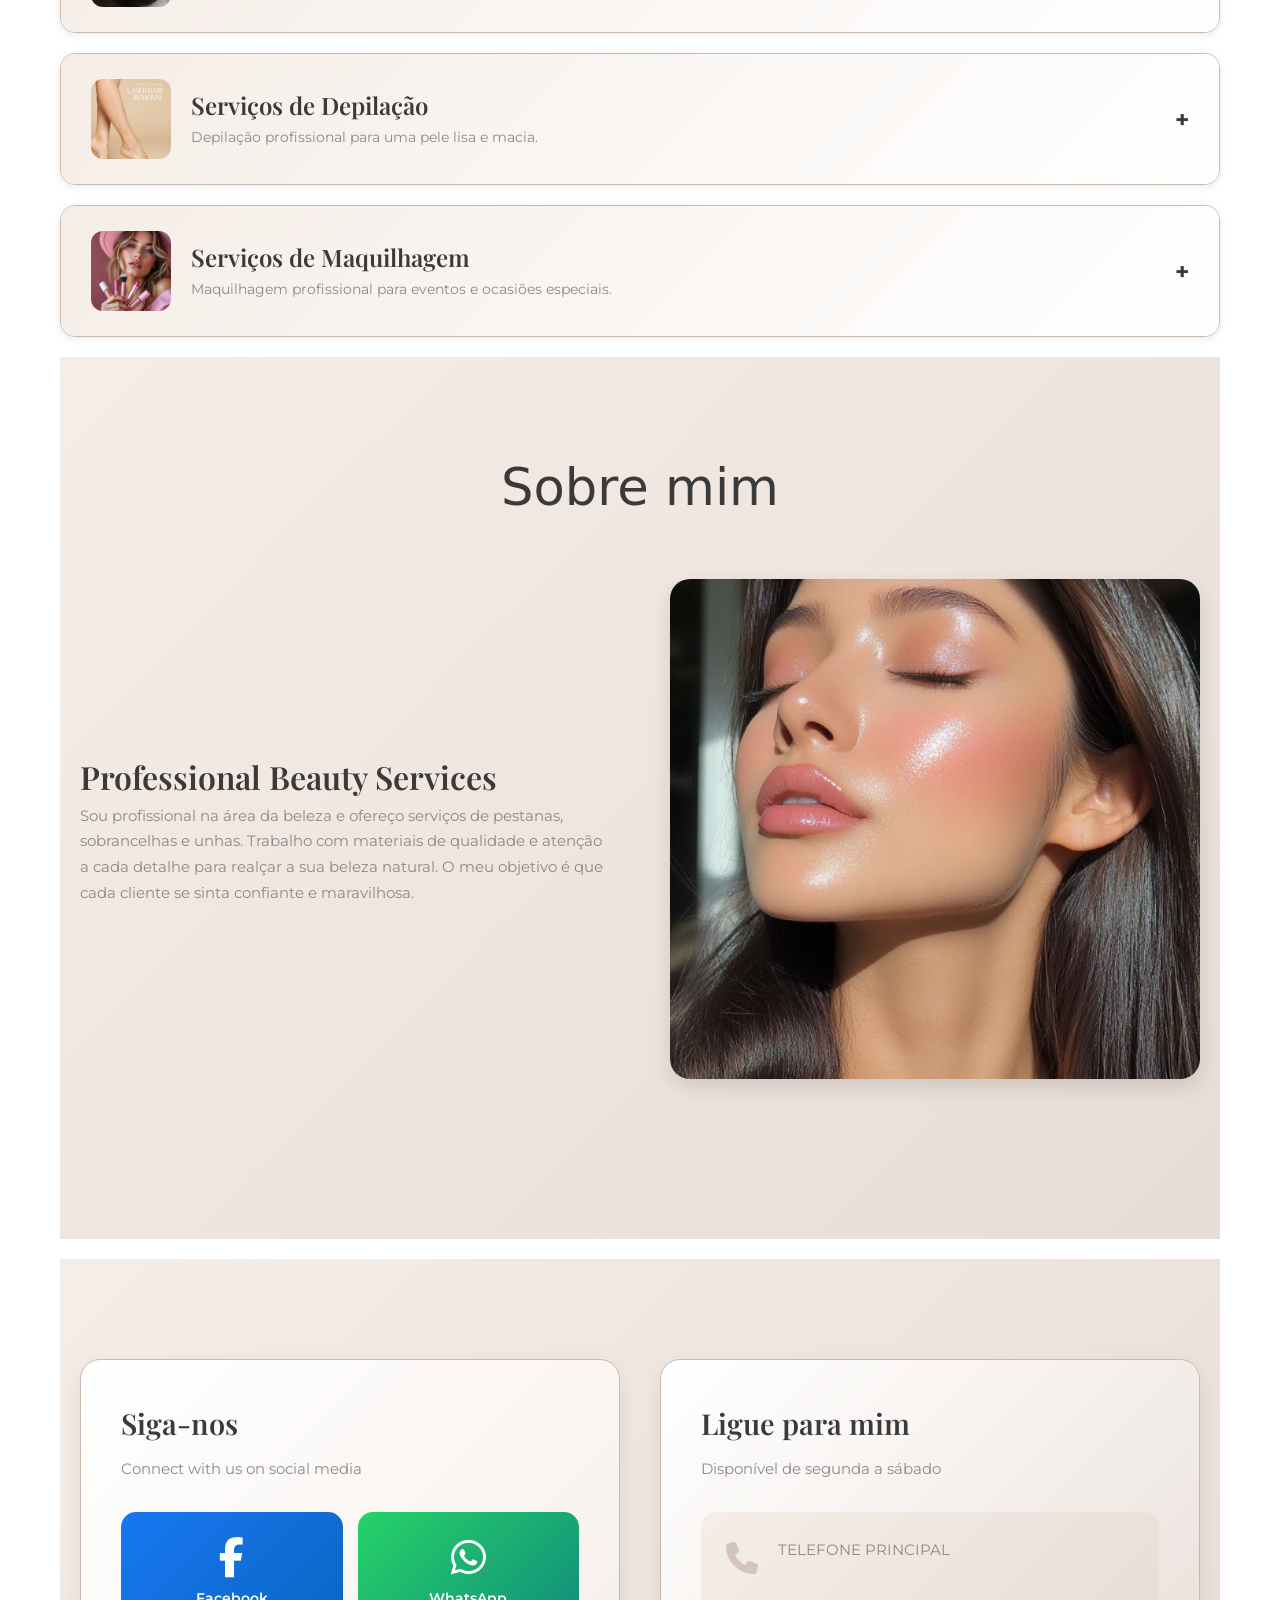
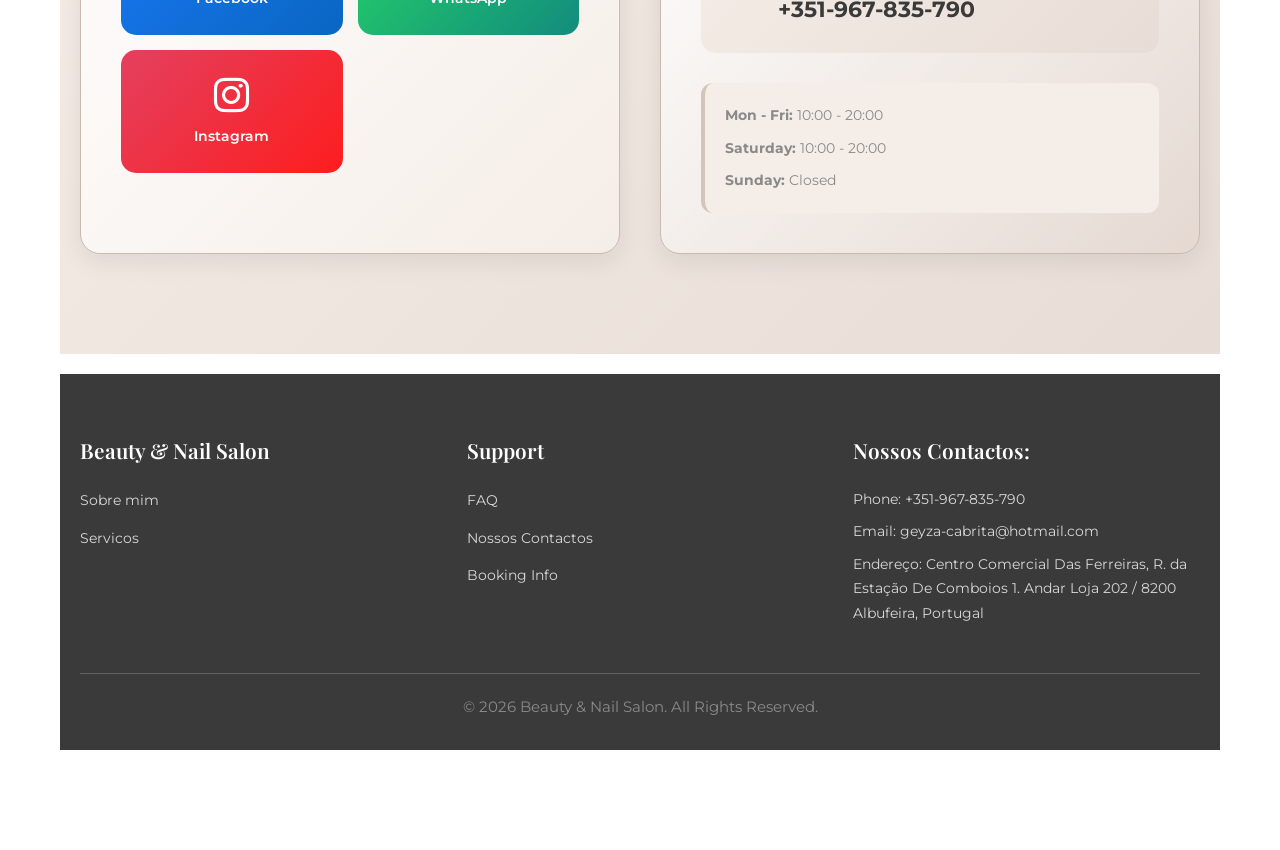
==== commit bc662c42: "Update index.html" ====
--- a/index.html
+++ b/index.html
@@ -6,6 +6,9 @@
     <meta name="viewport" content="width=device-width, initial-scale=1.0">
     <title>Salão de Beleza e Unhas & Serviços Completos de Beleza</title>
     <link rel="stylesheet" href="styles.css">
+  <link rel="preconnect" href="https://fonts.googleapis.com">
+<link rel="preconnect" href="https://fonts.gstatic.com" crossorigin>
+<link href="https://fonts.googleapis.com/css2?family=Akaya+Kanadaka&display=swap" rel="stylesheet">
     <link rel="stylesheet" href="https://cdnjs.cloudflare.com/ajax/libs/font-awesome/6.4.0/css/all.min.css">
     <link href="https://fonts.googleapis.com/css2?family=Playfair+Display:wght@400;500;600;700;800&family=Lora:wght@400;500;600&family=Montserrat:wght@300;400;500;600;700&display=swap" rel="stylesheet">
 </head>
@@ -27,8 +30,8 @@
     <section class="hero">
         <div class="container hero-container">
             <div class="hero-content">
-                <h2>Serviços de Beleza <br><span class="highlight">para uma </span><br>Pele Saudável<br> e Radiante</h2>
-                <p>Cuidados profissionais de beleza, unhas e estética para realçar a sua beleza natural.</p>
+                <h2 class="text ">Serviços de Beleza <br><span class="highlight">para uma </span><br>Pele Saudável<br> e Radiante</h2>
+                <p class="text">Cuidados profissionais de beleza, unhas e estética para realçar a sua beleza natural.</p>
                      <a href="formulary.html" class="btn btn-primary">Marcar Atendimento</a>
             </div>
             <div class="hero-image">
@@ -401,7 +404,7 @@
     <!-- About Section -->
     <section id="about" class="about">
         <div class="container">
-            <h2>Sobre mim</h2>
+            <h2 class="text">Sobre mim</h2>
             <div class="about-content">
                 <div class="about-text">
                     <h3>Professional Beauty Services</h3>
@@ -423,7 +426,7 @@
             
             <!-- Social Media Section -->
             <div class="contact-card social-card">
-                <h3>Follow Us</h3>
+                <h3>Siga-nos</h3>
                 <p>Connect with us on social media</p>
                 <div class="social-links">
                     <a href="https://facebook.com/geyza.cabrita" target="_blank" class="social-link facebook">
--- a/styles.css
+++ b/styles.css
@@ -818,3 +818,8 @@
         padding: 15px;
     }
 }
+.text{
+    font-family: "Akaya Kanadaka", system-ui;
+  font-weight: 400;
+  font-style: normal;
+}
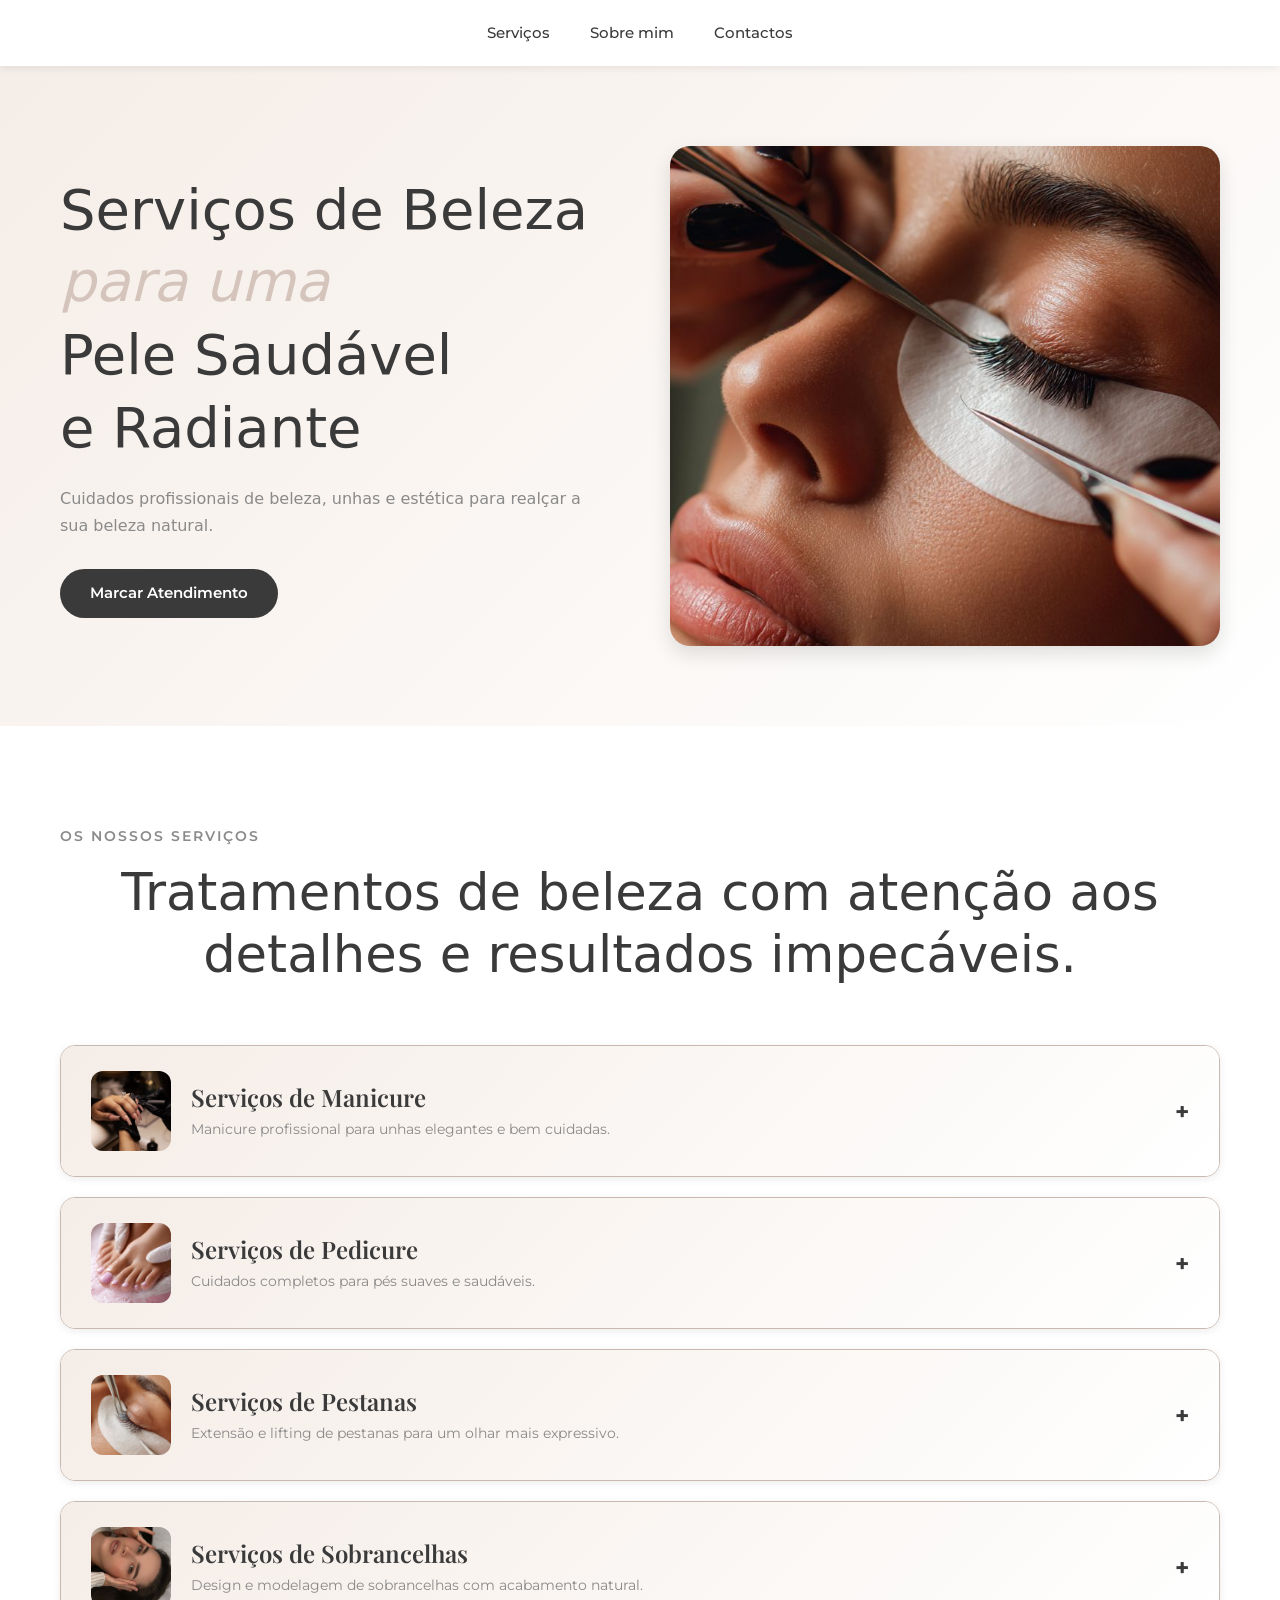
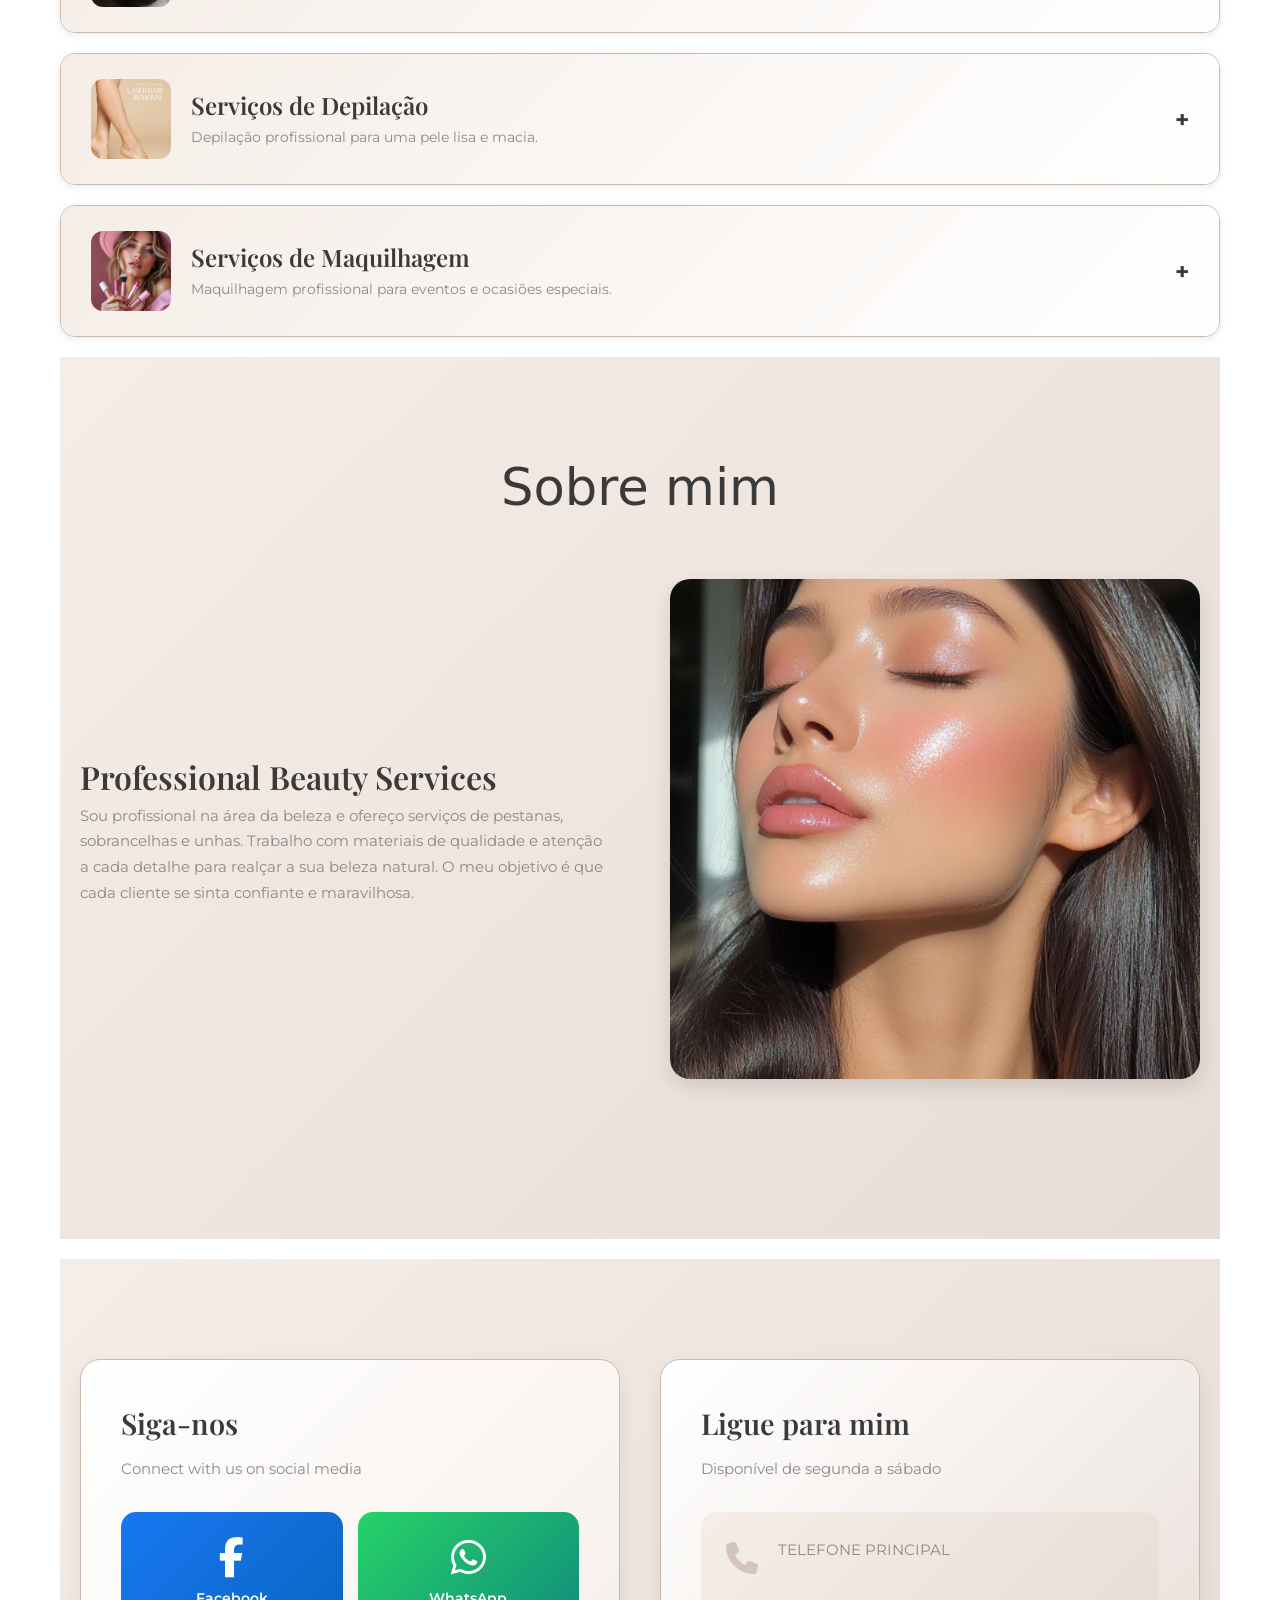
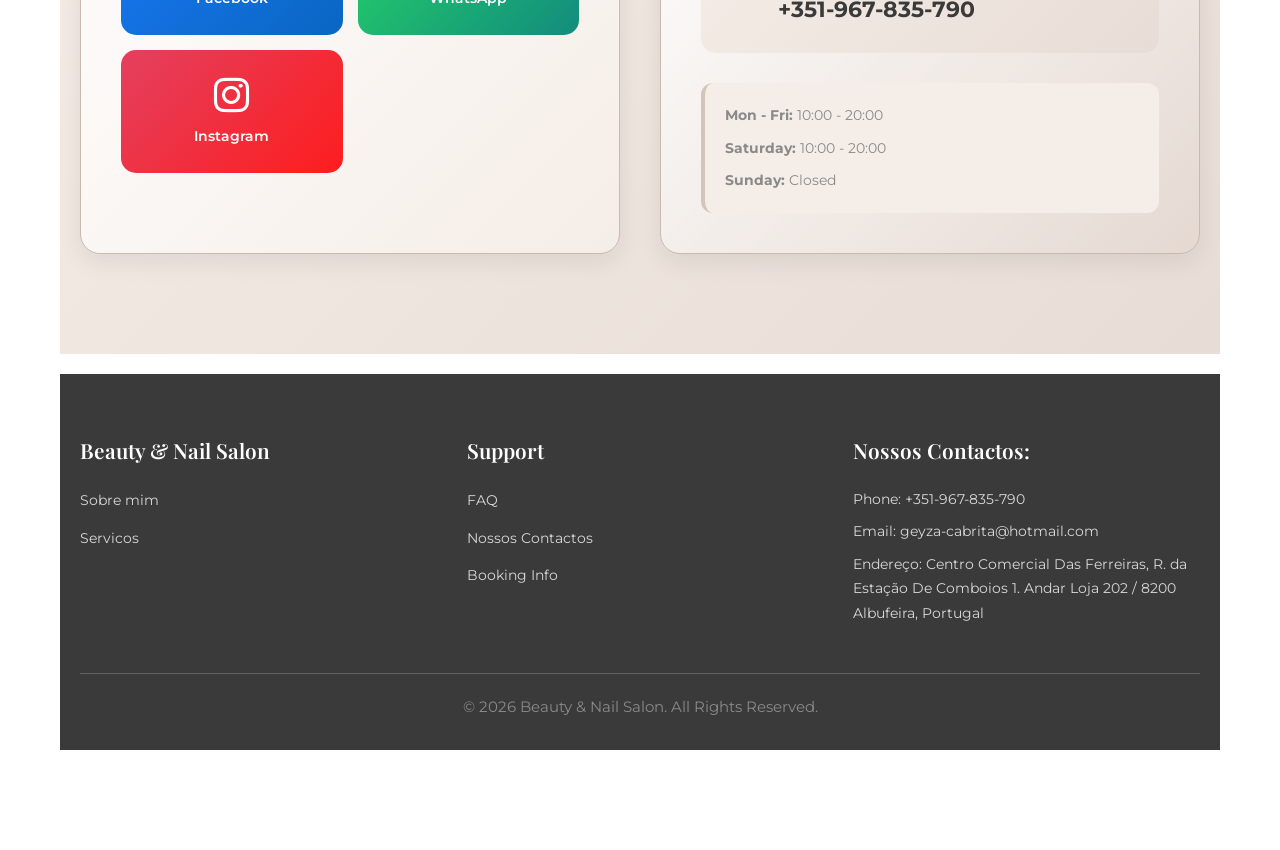
==== commit d2bdc580: "Update index.html" ====
--- a/index.html
+++ b/index.html
@@ -44,7 +44,7 @@
     <section id="main-services" class="main-services">
         <div class="container">
             <h3 class="section-label">Os Nossos Serviços</h3>
-            <h2>Tratamentos de beleza com atenção aos detalhes e resultados impecáveis.</h2>
+            <h2 class="text">Tratamentos de beleza com atenção aos detalhes e resultados impecáveis.</h2>
             
             <!-- Main Service Categories with Accordion -->
             <div class="services-categories">
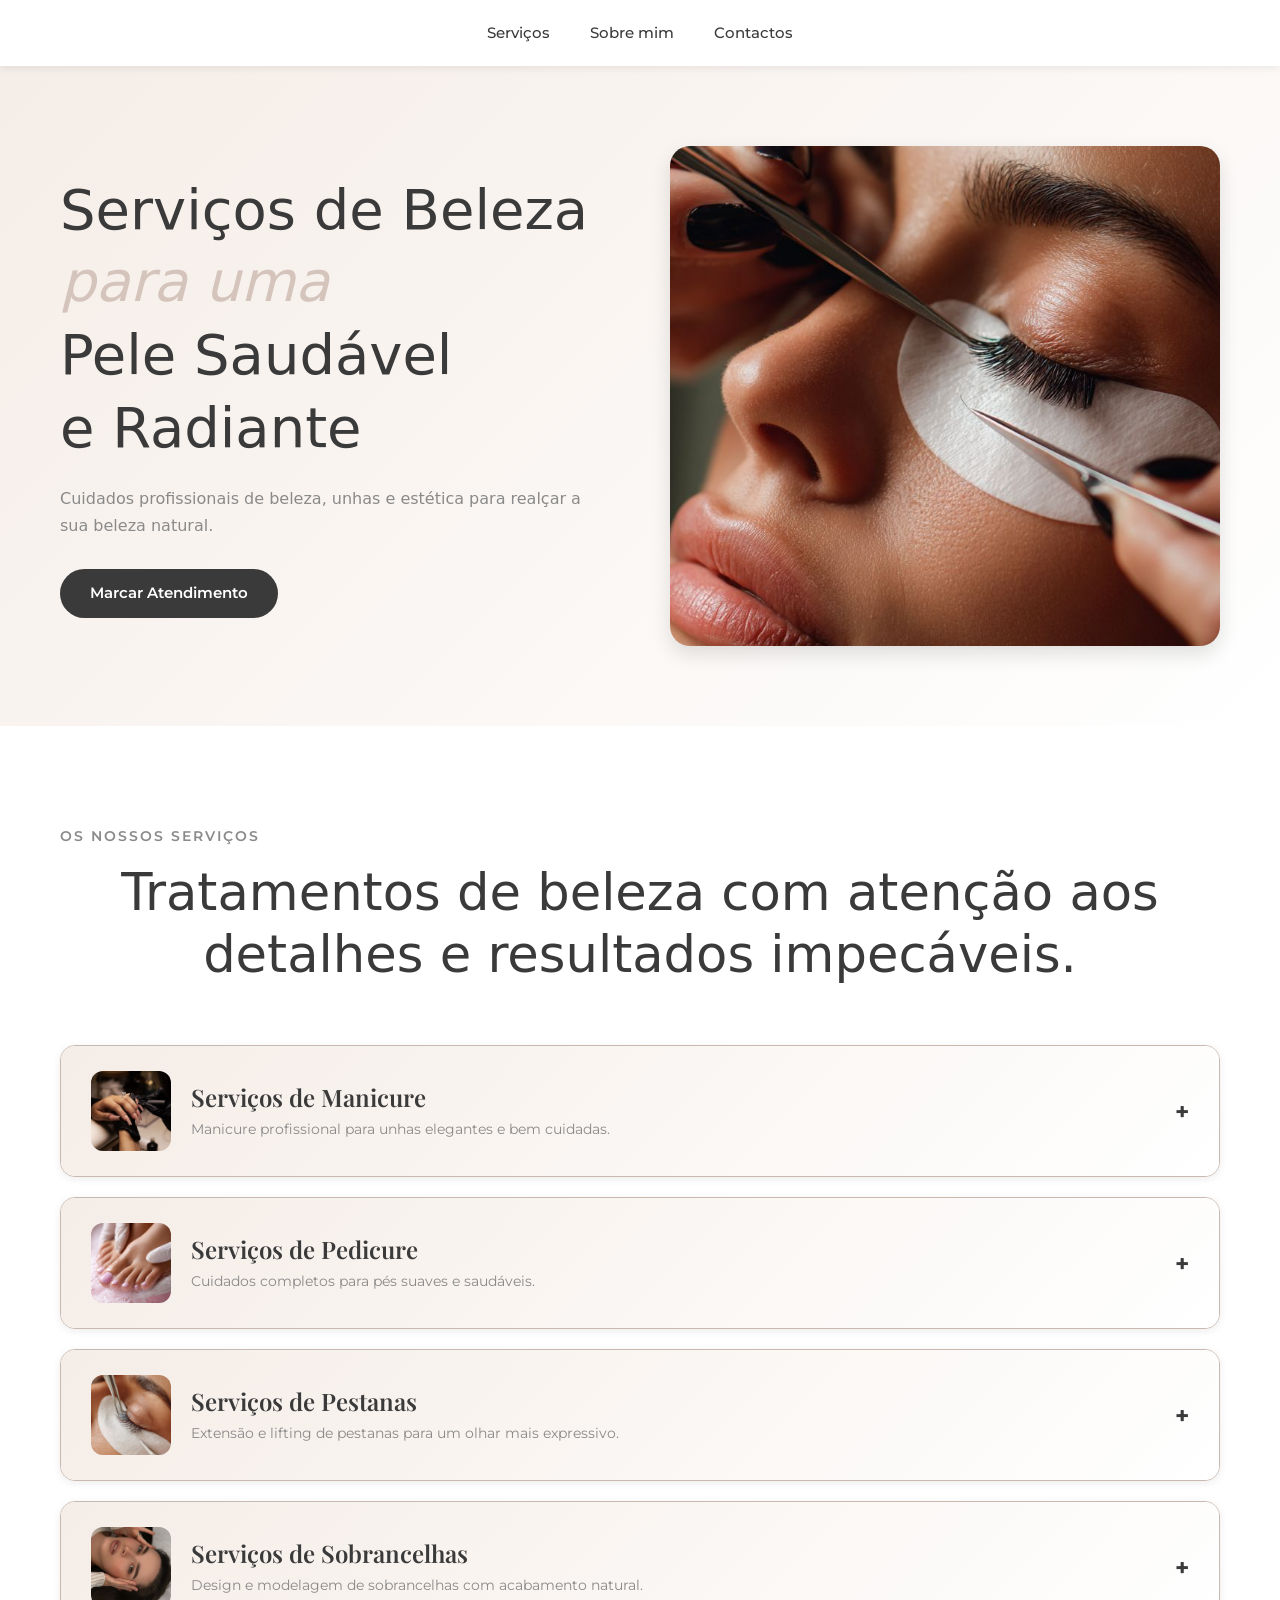
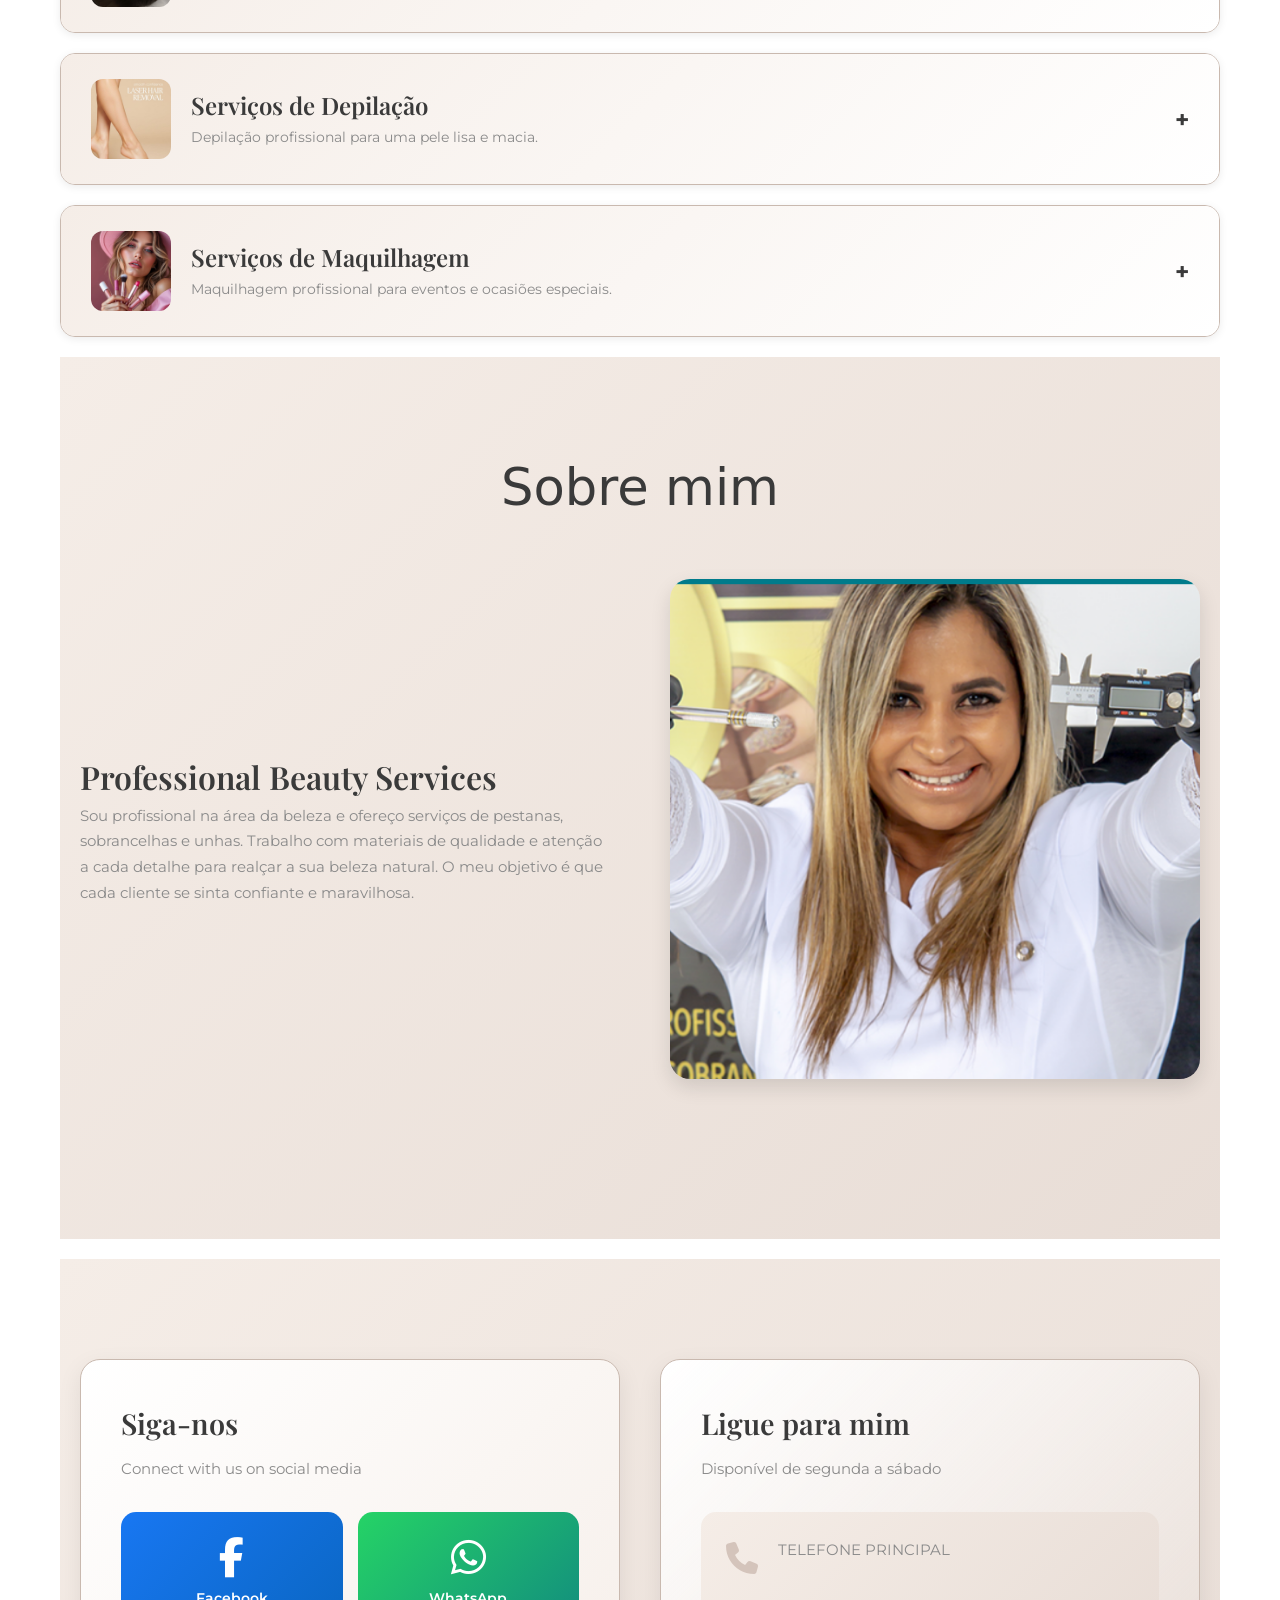
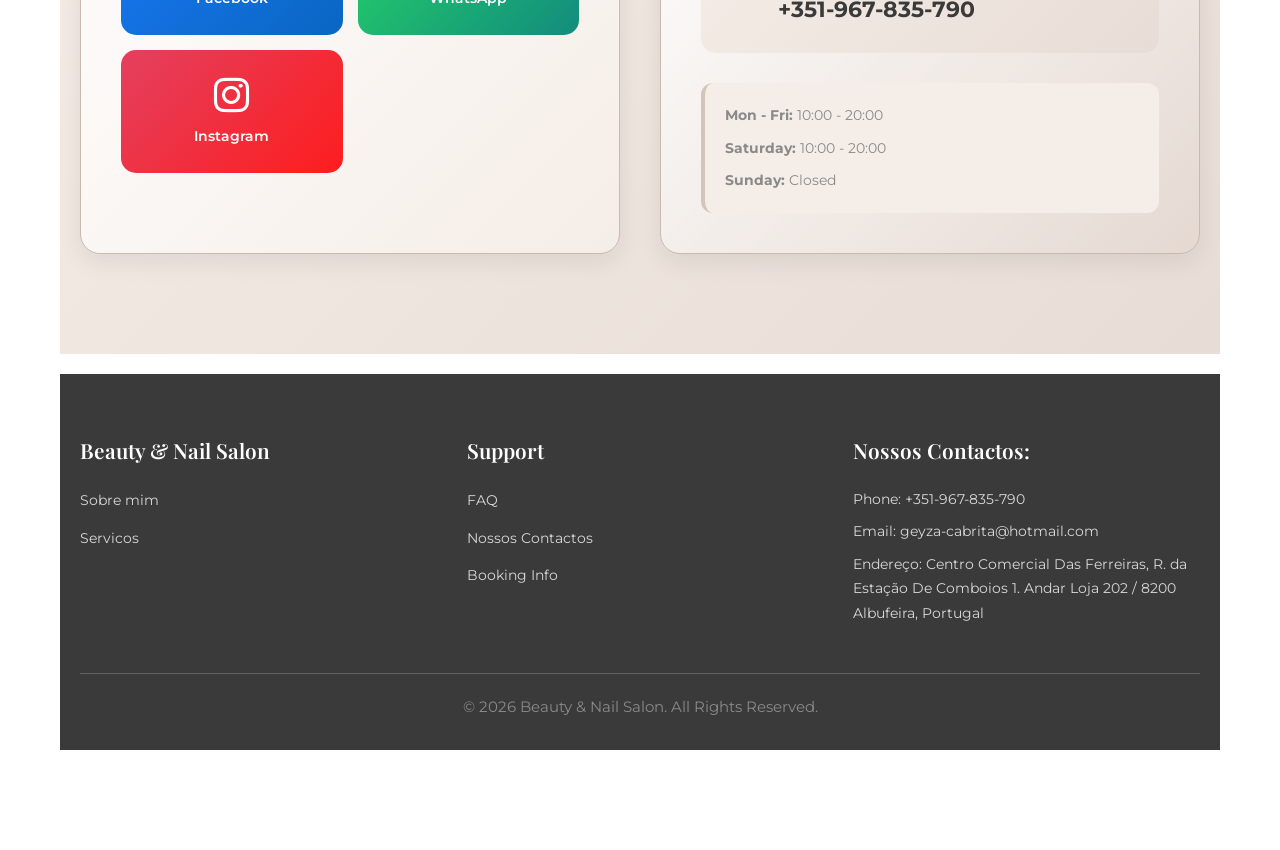
==== commit 6f3f4555: "Update index.html" ====
--- a/index.html
+++ b/index.html
@@ -414,7 +414,7 @@
 O meu objetivo é que cada cliente se sinta confiante e maravilhosa.</p>
                 </div>
                 <div class="hero-image">
-                    <img src="Face.jpg" alt="About us">
+                    <img src="uau.png" alt="About us">
                 </div>
             </div>
         </div>
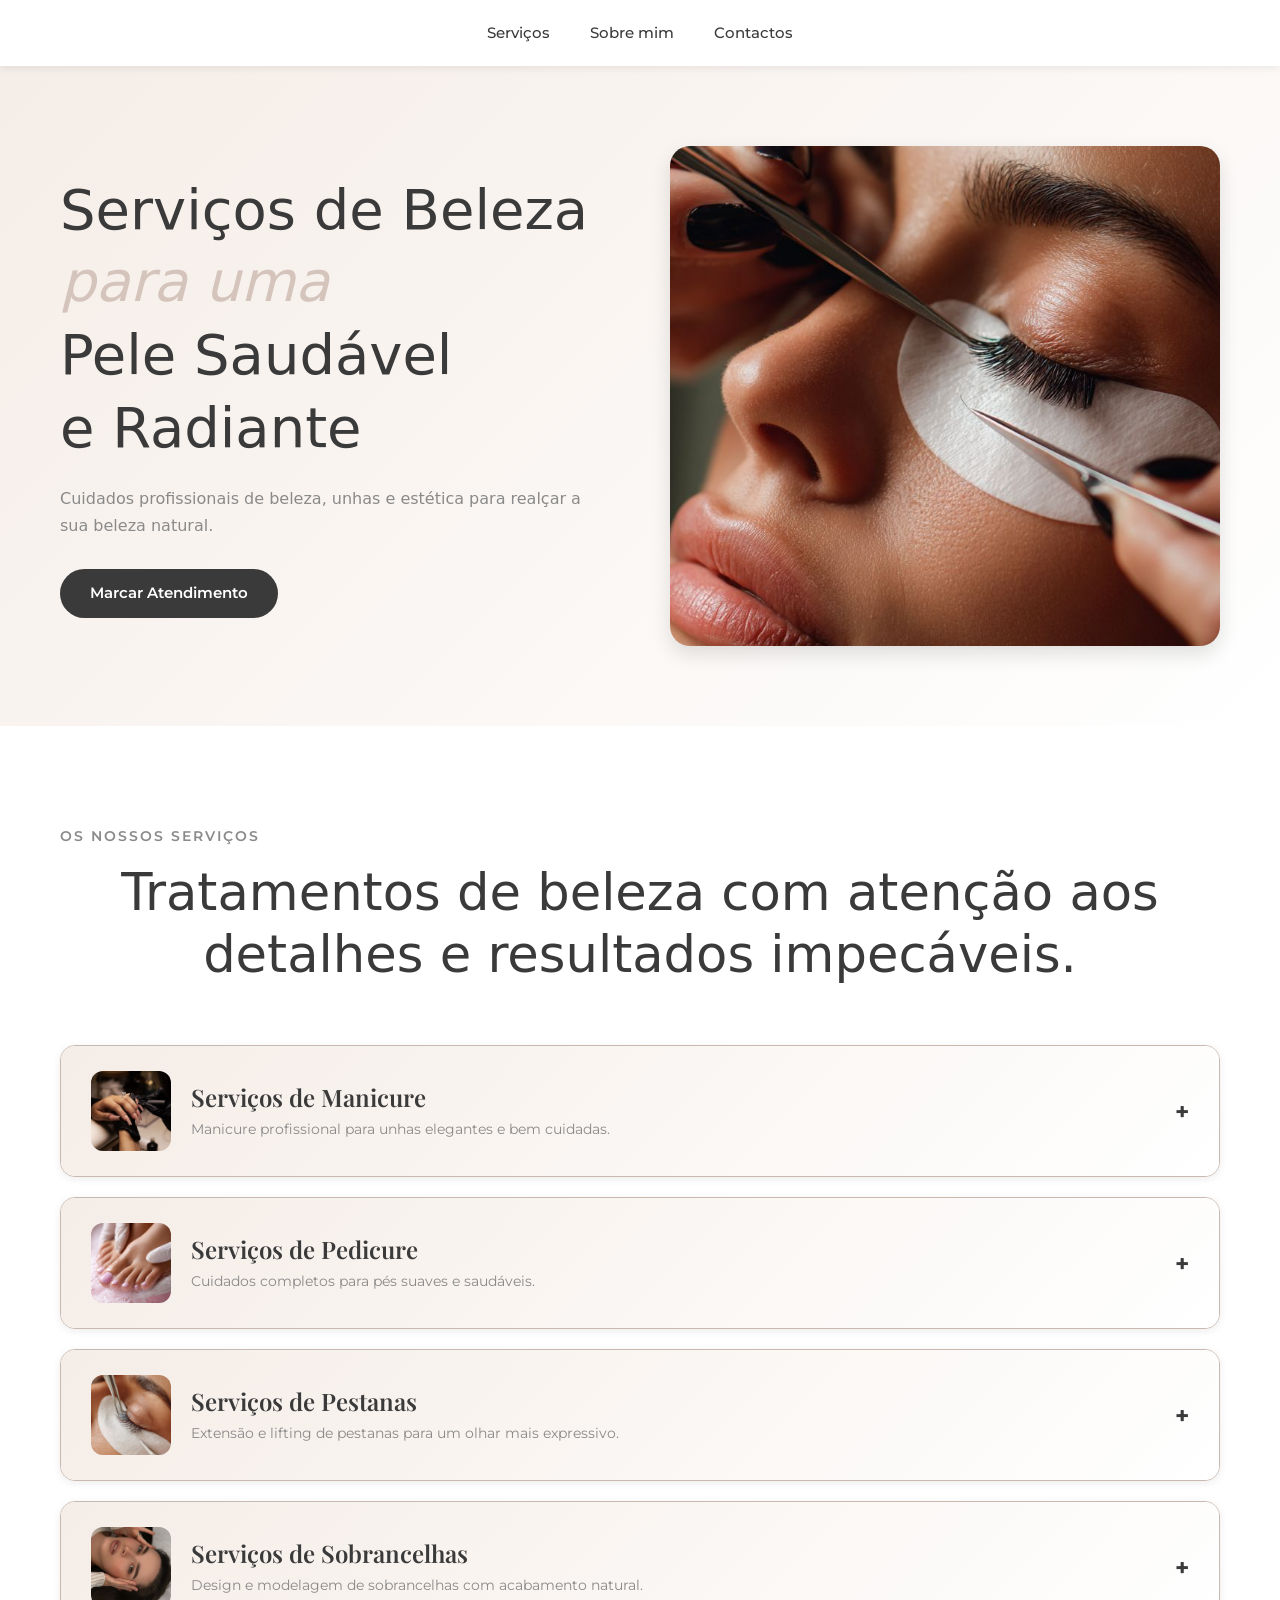
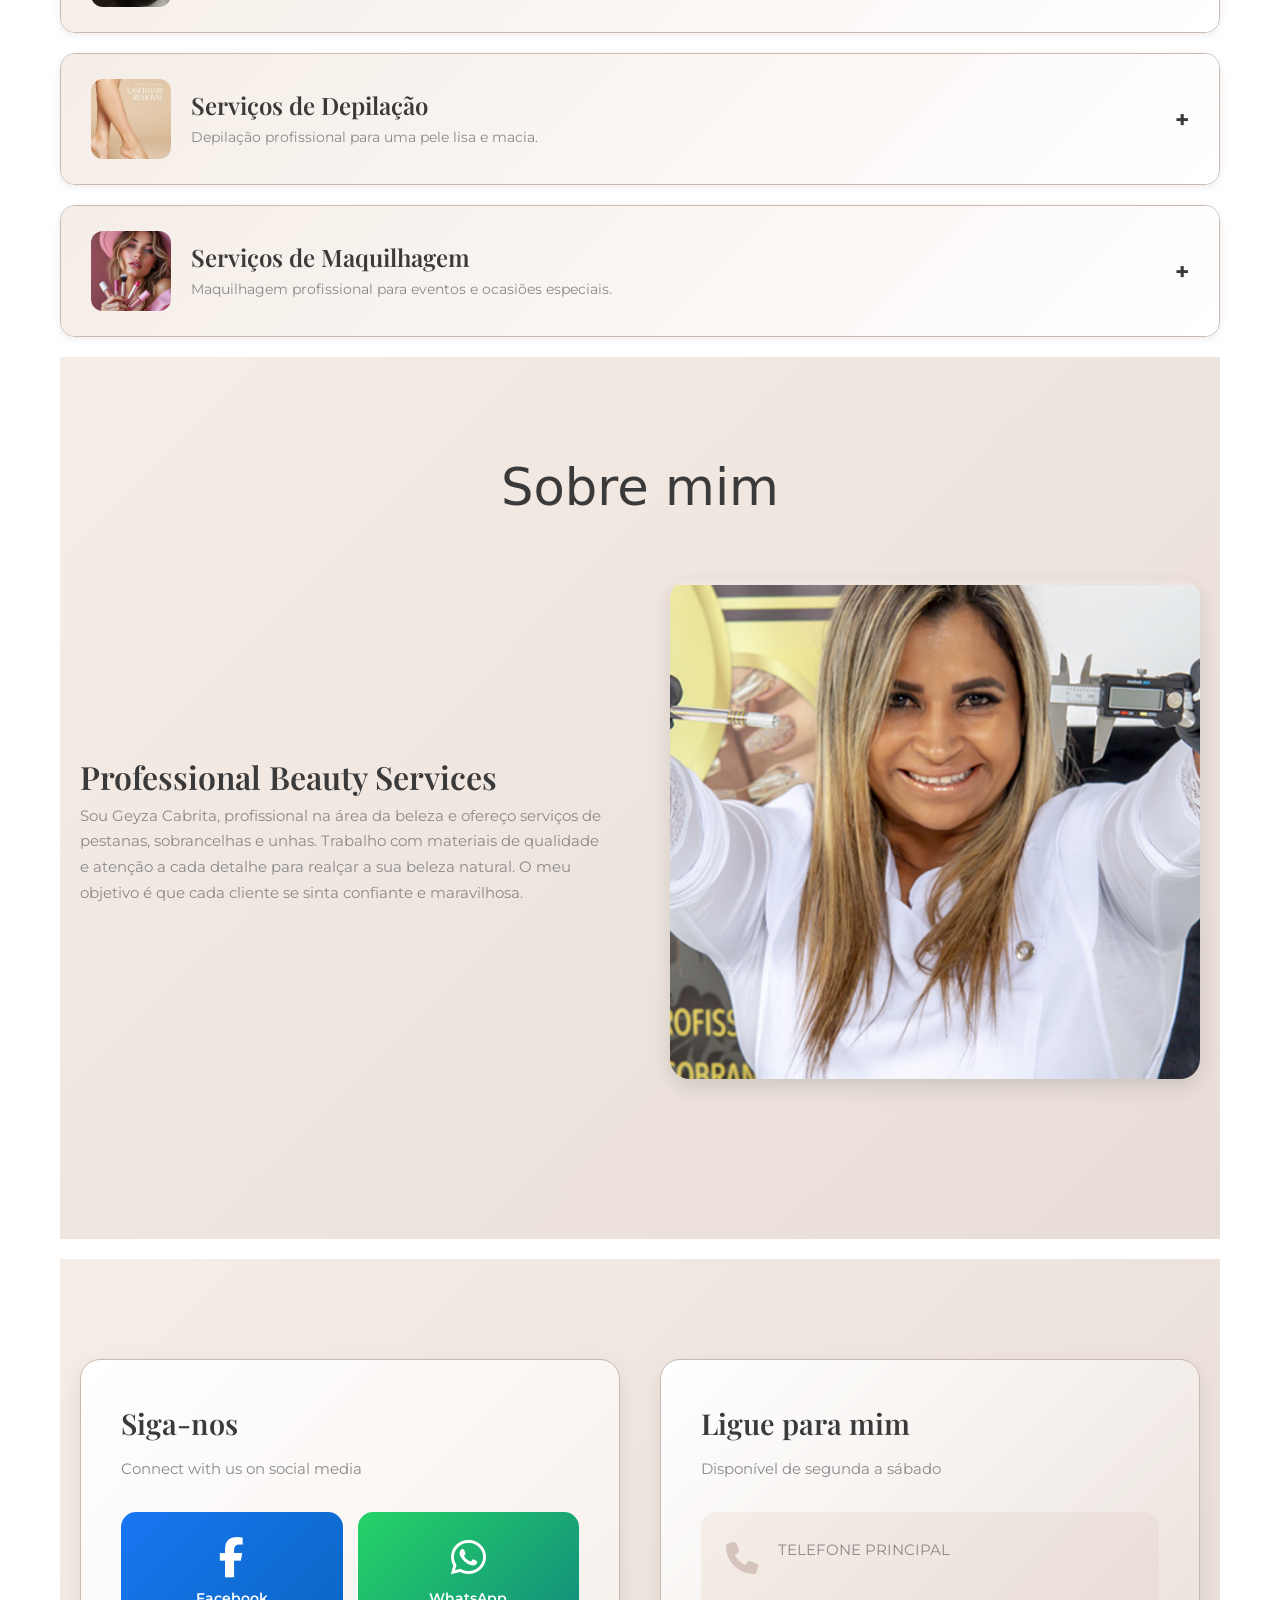
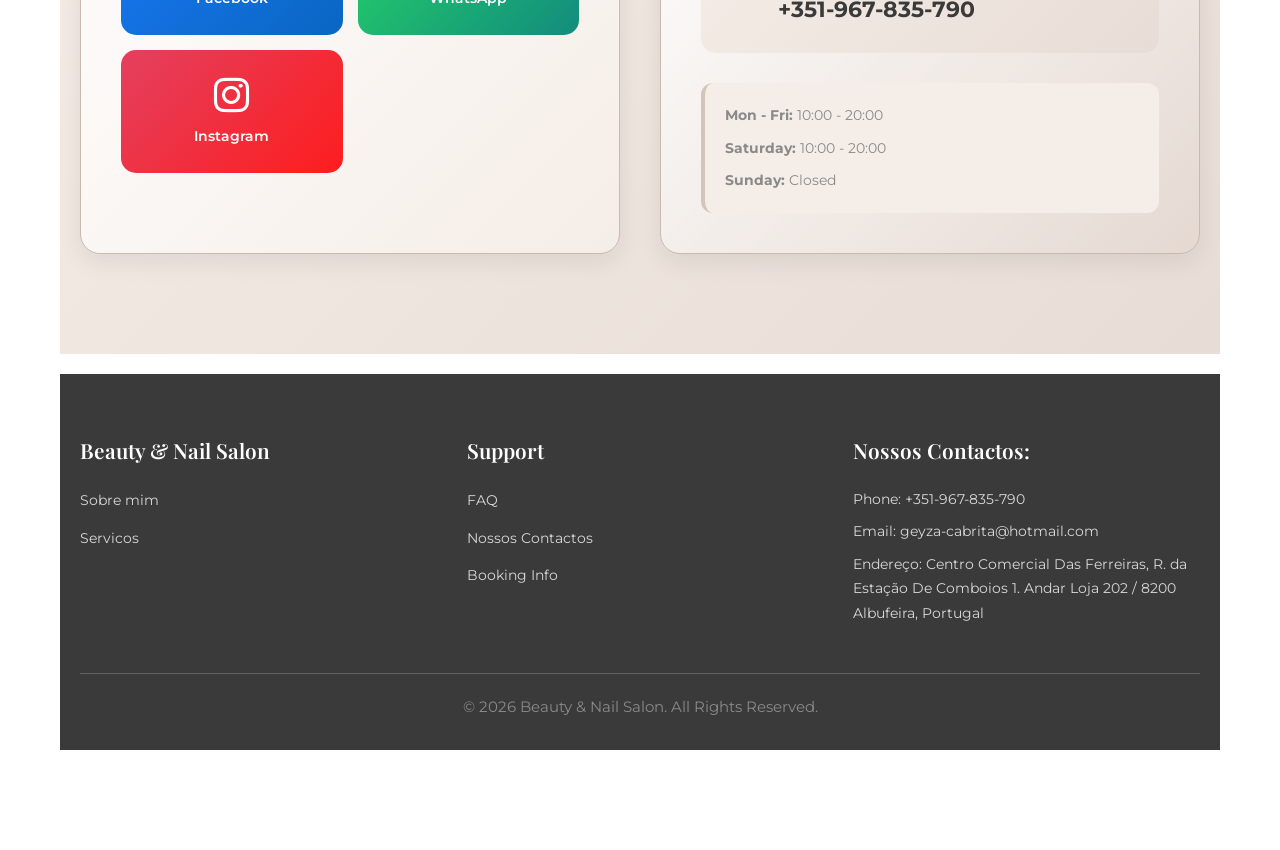
==== commit 0b078d81: "Update index.html" ====
--- a/index.html
+++ b/index.html
@@ -408,7 +408,7 @@
             <div class="about-content">
                 <div class="about-text">
                     <h3>Professional Beauty Services</h3>
-                    <p>Sou profissional na área da beleza e ofereço serviços de pestanas, sobrancelhas e unhas.
+                    <p>Sou Geyza Cabrita, profissional na área da beleza e ofereço serviços de pestanas, sobrancelhas e unhas.
 Trabalho com materiais de qualidade e atenção a cada detalhe para realçar a sua beleza natural.
 
 O meu objetivo é que cada cliente se sinta confiante e maravilhosa.</p>
